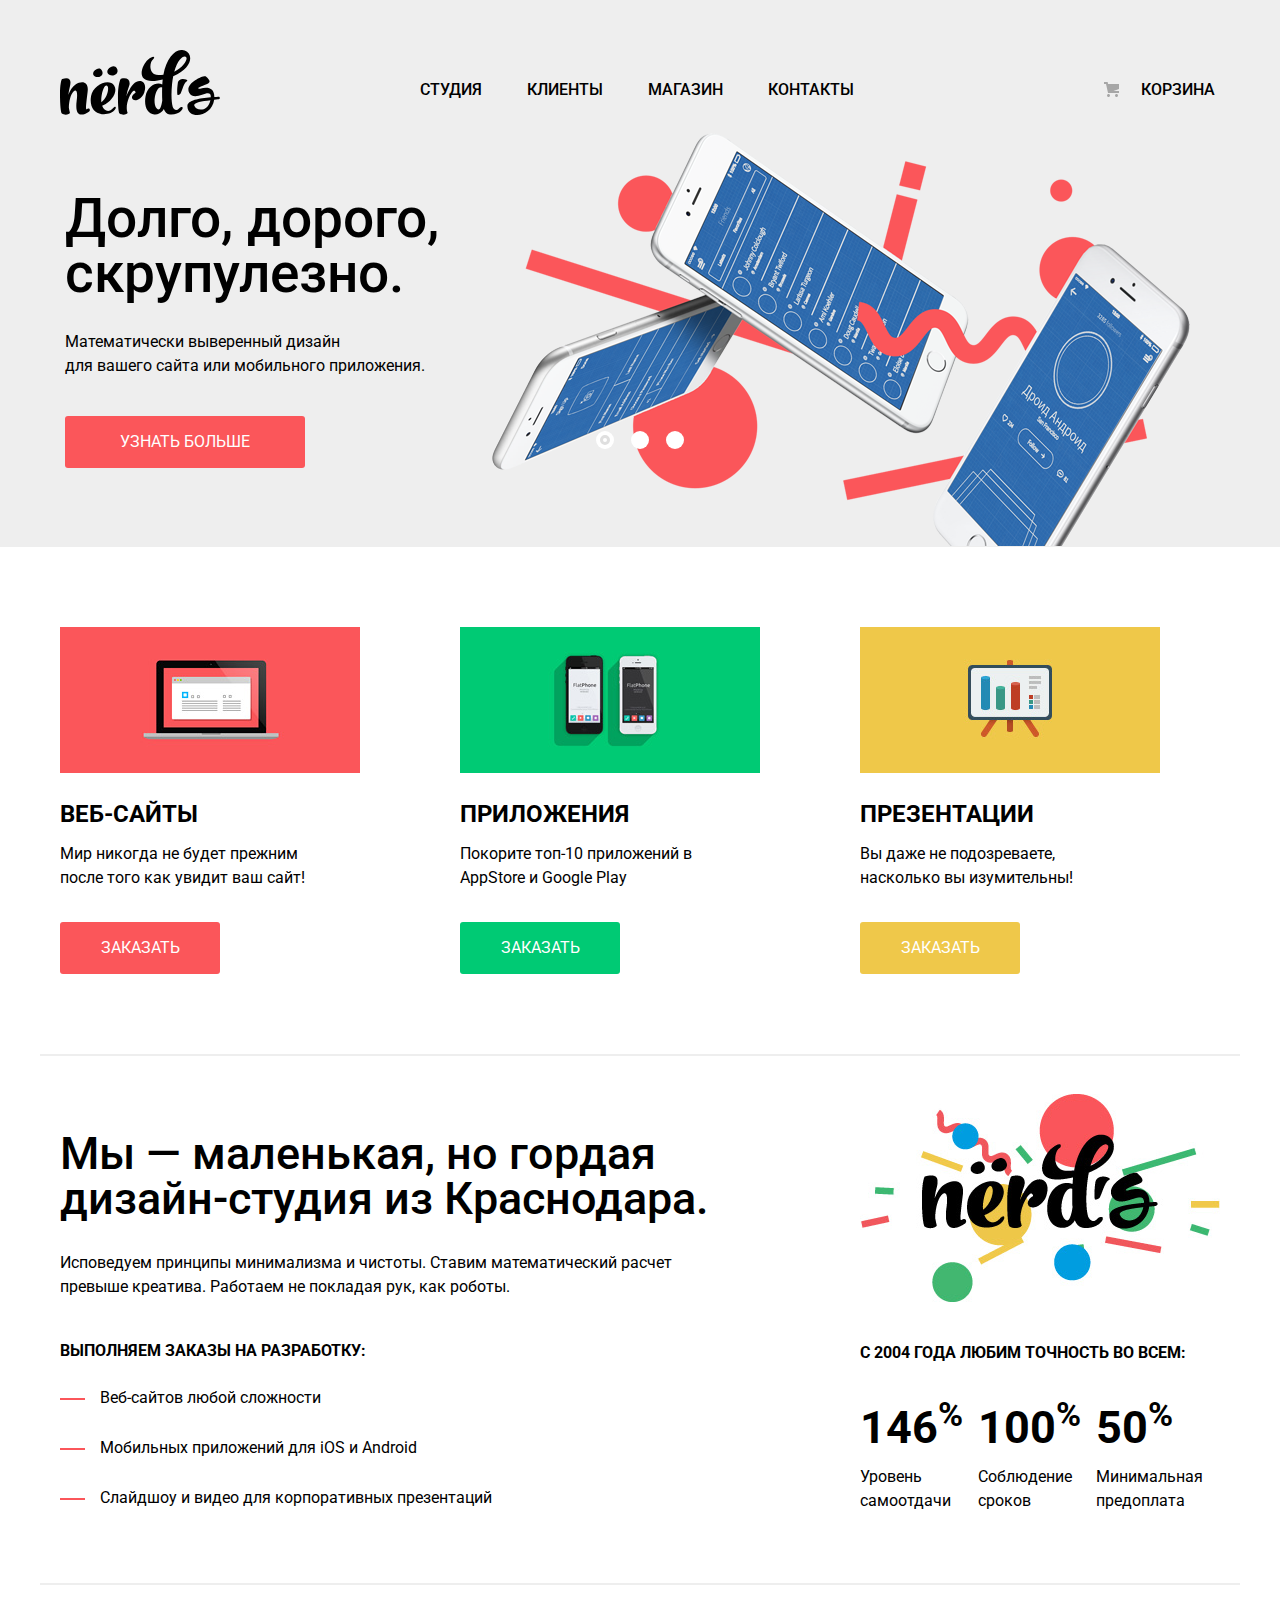
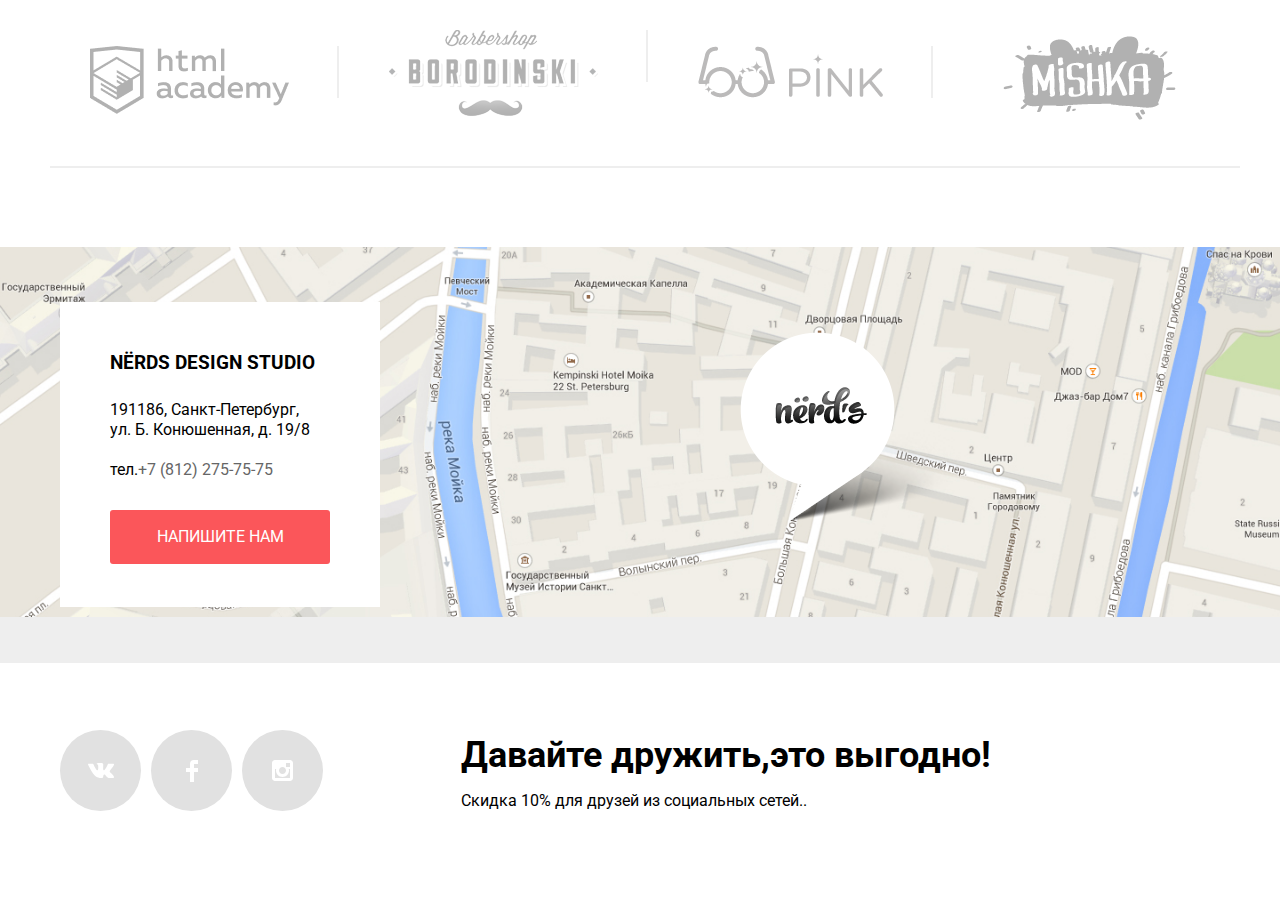
==== index.html @ c82296fe "правки декора" ====
<!DOCTYPE html>
<html class="page" lang="ru">
  <head>
    <meta charset="utf-8">
    <title>HTML Academy: Нёрдс</title>
    <link rel="stylesheet" href="https://fonts.googleapis.com/css2?family=Roboto:wght@400;500;700&display=swap">
    <link href="css/normalize.css" rel="stylesheet">
    <link href="css/style.css" rel="stylesheet">
  </head>
  <body class="page-body">
    <header class="main-header">
      <div class="container">
        <nav class="main-navigation">
          
          
          <a  aria-label="Логотип Nerds">
            <img src="img/svg/nerds-logo.svg" width="160" height="66" class="logo" alt="Логотип Nerds">
          </a>
          <ul class="site-navigation">
            <li><a href="blank.html">Студия</a></li>
            <li><a href="blank.html">Клиенты</a></li>
            <li><a href="catalog.html">Магазин</a></li>
            <li><a href="blank.html">Контакты</a></li>
          </ul>
          <div class="cart">
            <a href="blank.html" class="cart-link">Корзина</a>
          </div>
        </nav>
      </div>
      
      
      
    </header>
    <main>
      <h1 class="visually-hidden">Дизайн студия Nerds - разработка сайтов, приложений и презентаций.</h1>
      <section class="slider" >
        <ul class="slider-list container">
          <li class="slider-item slider-item-active slide-one">
            <b class="slider-title">
            Долго, дорого,<br> скрупулезно.
            </b>
            <p>
              Математически выверенный дизайн<br>для вашего сайта или мобильного приложения.
            </p>
            <a href="blank.html" class="slider-btn">Узнать больше</a>
          </li>
          <li class="slider-item  slide-two">
            <b class="slider-title">
            Любим математику<br>как как никто другой
            </b>
            <p>
              Никакого креатива, только математические формулы<br>для расчета идеальных пропорций
            </p>
            <a href="blank.html" class="slider-btn">Узнать больше</a>
          </li>
          <li class="slider-item  slide-three">
            <b class="slider-title">
            Только ночь,<br>только хардкор
            </b>
            <p>
              Работать днем как все? Мы против этого.<br> Ближе к полуночи работа только начинается.
            </p>
            <a href="blank.html" class="slider-btn">Узнать больше</a>
          </li>
        </ul>
        <div class="slider-controls">
          <button class="current" type="button" aria-label="Первый слайд"></button>
          <button type="button" aria-label="Второй слайд"></button>
          <button type="button" aria-label="Третий слайд"></button>
        </div>
      </section>
      
      <div class="container">
        <section class="services">
          <h2 class="visually-hidden">Наши услуги</h2>
          <ul class="services-list ">
            <li class="services-item">
              <img src="img/illustration-1.png" width="300" height="146" alt="Изображение ноутбука">
              <h3 class="services-title">Веб-сайты</h3>
              <p>
                Мир никогда не будет прежним<br>после того как увидит ваш сайт!
              </p>
              <a href="blank.html" class="services-btn">Заказать</a>
            </li>
            
            
            <li class="services-item">
              <img src="img/illustration-2.png" width="300" height="146" alt="Изображение телефона">
              <h3 class="services-title">Приложения</h3>
              <p>
                Покорите топ-10 приложений в<br>AppStore и Google Play
              </p>
              <a href="#" class="services-btn btn-green">Заказать</a>
            </li>
            
            <li class="services-item">
              <img src="img/illustration-3.png" width="300" height="146" alt="Изображение Доски">
              <h3 class="services-title">Презентации</h3>
              <p>
                Вы даже не подозреваете,<br>насколько вы изумительны!
              </p>
              <a href="#" class="services-btn btn-yellow">Заказать</a>
            </li>
            
          </ul>
        </section>
        <div class="advantages ">
          <section class="about">
            <h2 class="about-title">
            Мы — маленькая, но гордая<br>дизайн-студия из Краснодара.
            </h2>
            <p>
              Исповедуем принципы минимализма и чистоты. Ставим математический расчет<br> превыше креатива. Работаем не покладая рук, как роботы.
            </p>
            <h3 class="about-subtitle">Выполняем заказы на разработку:</h3>
            <ul class="orders">
              <li>Веб-сайтов любой сложности</li>
              <li> Мобильных приложений для iOS и Android</li>
              <li>Слайдшоу и видео для корпоративных презентаций</li>
            </ul>
          </section>
          <section class="facts">
            <img src="img/nerds-illustration4.png" width="360" height="208" alt="Изображение Nerds">
            <h3 class="facts-title">С 2004 года любим точность во всем:</h3>
            <ul class="facts-virtues">
              <li class="fact-percent"> <b class="facts-percent">146<sup>%</sup></b> <p class="facts-discription">Уровень<br>самоотдачи</p></li>
              <li class="fact-percent"><b class="facts-percent">100<sup>%</sup></b> <p class="facts-discription">Соблюдение<br>сроков</p></li>
              <li class="fact-percent"> <b class="facts-percent">50<sup>%</sup></b> <p class="facts-discription">Минимальная<br>предоплата</p></li>
            </ul>
          </section>
        </div>
        <section class="partners">
          <ul class="partners-list ">
            <li class="partners-item partners-academy">
              <a href="https://htmlacademy.ru/" aria-label="html-academy"><img src="img/academy-black.png" width="199" height="68"alt="HTML Академия">
              </a>
            </li>
            <li class="partners-item partners-barbershop">
              <a href="#" aria-label="Барбершоп-Бородинский" ><img src="img/barbershop.png" width="209" height="90" alt="Барбершоп">
              </a>
            </li>
            <li class="partners-item partners-academy">
              <a href="#" aria-label="Пинк"><img src="img/pink.png" width="185" height="52" alt="Pink">
              </a>
            </li>
            <li class="partners-item partners-mishka ">
              <a href="#" aria-label="Мишка"><img src="img/mishka.png" width="173" height="84" alt="Mishka">
              </a>
            </li>
          </ul>
          <div class="contacts container"> <div class="contacts-list">
            <h3 class="contacts-title">NЁRDS DESIGN STUDIO</h3>
            <p>
              191186, Санкт-Петербург,<br> ул. Б. Конюшенная, д. 19/8<br><br> тел.<a href="tel:+78122757575" aria-label="Телефон связи" class="contacts-tel">+7 (812) 275-75-75</a>
            </p>
            <a href="#" class="contacts-btn">НАПИШИТЕ НАМ</a>
          </div></div>
        </section>
      </div>
      <div class="map">
        <img src="img/map.png" width="100%" height="416" alt="карта">
      </div>
    </main>
    <footer class="footer container" >
      
      <ul class="social" >
        <li class="social-vk footer-social">
          <a href="blank.html" aria-label="Студия Nerds d Вконтакте">
          </a>
        </li>
        <li class="social-fb footer-social">
          <a href="blank.html" aria-label="Студия Nerds в Фэйсбуке">
          </a>
        </li>
        <li class="social-instagram footer-social">
          <a href="blank.html" aria-label="Студия Nerds в Инстаграме">
          </a>
        </li>
      </ul>
      
      <div> <h2 class="footer-title">
        Давайте дружить,это выгодно!
        </h2>
        <p>
          Скидка 10% для друзей из социальных сетей..
        </p>
      </div>
    </footer>
    <section class="modal">
      <h2 class="modal-title">Напишите там</h2>
      <form class="modal-form" action="https://echo.htmlacademy.ru" method="post">
        <p>
          <label for="name" class=modal-label> Ваше имя:
            <input class="modal-name" id="appointment-name" type="text" name="name" placeholder="Имя фамилия"></label>
          </p>
          <p>
            <label for="mail" class=modal-label>Ваш email:
              <input class="modal-mail" type="emai" name="e-mail" placeholder="email@example.com"></label>
            </p>
            <p>
              <label for="text" class=modal-label> Текст письма:
                <input class="modal-text" type="text" name="text" placeholder="В свободной форме"></label>
              </p>
              
            </form>
            <button type="submit" class="modal-btn">Отправить</button>
            <button type="button" class="modal-close" aria-label="Закрыть"></button>
          </section>
        </body>
      </html>
---- css/style.css ----
:root {
	--red: #FB565A;
	--dark-red: #E74246;
	--extra-dark-red: #D7373B;
	--green: #00CA74;
	--dark-green: #00BC6C;
	--extra-dark-green: #00AA62;
	--yellow: #EFC84A;
	--dark-yellow:#EAB534;
	--extra-dark-yellow: #E5A722;
	--grey: #EEEEEE;
	--dark-grey: #DFDFDF;
	--extra-dark-grey: #D5D5D5;
	--black: #000000;
	--white: #FFFFFF;
	--shadow: inset 0px 3px 0px rgba(0, 1, 1, 0.1);
    --range-controls: #F1F1F1;
    --scale: #d7dcde;
    --controls-input: #283136;
    --input-border: #4D4D4D;
}

body {
	min-width: 1200;
	margin: 0;
	padding: 0;
	font-family: "Roboto", Arial, sans-serif;
	font-size: 16px;
	line-height: 24px;
}

.page {
	height: 100%
}

.page-body {
  min-height: 100%;
  display: grid;
  grid-template-rows: min-content 1fr min-content;
  align-content: start;
}

a {
	text-decoration: none;
}

img {
	max-width: 100%;
	height: auto;
}

.container {
	width: 1200px;
	margin: 0 auto;
	padding: 0 10px;
    position: relative;
}

.main-header {
	width: 100%;
	background-color: var(--grey);
}

.main-navigation{
	font-weight: 500;
	font-size: 16px;
	line-height: 30px;
	text-transform: uppercase;
	padding-top: 75px;
	display: flex;
}

.site-navigation {
	position: relative;
	list-style: none;
	text-align: center;
	margin: 0;
	padding: 0;
	display: flex;
	flex-wrap: wrap;
	padding-left: 20px;
}

.market::after {
	position: absolute;
	content:"";
	width: 74px;
	height: 2px;
	background-color: var(--red);
	top: 43px;
	left: 250px;
}

.logo {
	margin-top: -25px;
	padding-right: 180px;
	margin-left: 20px;
}


.logo:active {
	opacity: 0.3;
}
 

.cart {
	max-width: 80px;
  	position: relative;
	padding-left: 242px;
}

.cart a::before {
	content: "";
	position: absolute;
	top: 7px;
	left: 205px;
	width: 15px;
	height: 15px;
	background-image: url(../img/cart-icon.svg);
	background-repeat: no-repeat;
    background-position: 0.0;
}


.site-navigation a, .cart a {
	color: var(--black);
	display: block;
    padding-right: 45px;
    padding-bottom: 9px;
}

.site-navigation a:nth-child(4n) {
	padding-right:0;
}

.site-navigation a:hover,
.site-navigation a:focus,
.cart a:hover,
.cart a:focus {
	color: var(--red);
}

.site-navigation a:active,
.cart a:active {
	color: var(--black);
	opacity: 0.3;
}

.visually-hidden:not(:focus):not(:active),
input[type="checkbox"].visually-hidden,
input[type="radio"].visually-hidden {
  position: absolute;
  width: 1px;
  height: 1px;
  margin: -1px;
  border: 0;
  padding: 0;
  white-space: nowrap;
  clip-path: inset(100%);
  clip: rect(0 0 0 0);
  overflow: hidden;
}



.slider {
	position: relative;
	background-color: var(--grey);

}



.slider-list {
  list-style: none;
	padding: 0;
}

.slider-item {
	display: none;
	padding-bottom: 54px;
	padding-top: 66px;
	padding-left: 25px;
}

.slider-item p {
	padding-top: 13px;
}

.slide-one {
	background-image: url(../img/nerds-index-slide.png);
	background-position: top -10px right 5%;
	background-repeat: no-repeat;
    }

.slide-two {
	background-image: url(../img/nerds-index-slide-2.png);
	background-position: right;
	background-repeat: no-repeat;
}

.slide-three {
	background-image: url(../img/nerds-index-slide-3.png);
	background-position: right;
	background-repeat: no-repeat;
}

.slider-item-active {
	display: block;
}

.slider-title {
	font-weight: 500;
	font-size: 55px;
	line-height: 55px;
	margin-top: 26px;
	}


.slider-btn {
	font: inherit;
	text-align: center;
	color: var(--white);
	text-transform: uppercase;
	background-color: var(--red);
	
	border-radius: 3px;
	display: block;
	margin-top: 38px;
	margin-bottom: 25px;
	width: 240px;
	padding: 14px 0;



}

.slider-btn:hover,
.slider-btn:focus {
	background-color: var(--dark-red);
}

.slider-btn:active {
	background: var(--extra-dark-red);
	box-shadow: var(--shadow);
	
}

.slider-controls {
	position: absolute;
	
	left: 50%;
	transform: translate(-50%,-50%);
	 display: flex;
     width: 88px;
     justify-content: space-between;
     top:315px;

}

.slider-controls button {
  padding: 0;
  width: 18px;
  height: 18px;
  background-color: var(--white);
  border: none;
  border-radius: 50%;
  cursor: pointer;
  position: relative;
}

.slider-controls .current::before {
	width: 4px;
	height: 4px;
	background-color: transparent;
	border: 3px solid var(--dark-grey);
	border-radius: 50%;
	position: absolute;
    top: 0;
    right: 0;
    bottom: 0;
    left: 0;
    margin-top: auto;
    margin-right: auto;
    margin-bottom: auto;
    margin-left: auto;
    content: '';
}

.services {
	margin-top: 80px;
	margin-bottom: 80px;

	}

.services-title {
	font-weight: 700;
	font-size: 24px;
	text-transform: uppercase;
	margin-bottom: 0;
	margin-top: 22px;

}

.services-list {
	list-style: none;
	display: flex;
	flex-wrap: wrap;
	padding-left: 20px;

}

.services-item {
	margin-right: 100px;
	margin-left: 0;
}


.services-item:nth-child(3n) {
	margin-right: 0;
}

.services-btn {
	width: 160px;
	font: inherit;
	text-align: center;
	color: var(--white);
	text-transform: uppercase;
	background-color: var(--red);
	padding: 14px 0;
	border-radius: 3px;
	display: block;
	margin-top: 32px;

}

.services-btn:hover,
.services-btn:focus {
	background-color: var(--dark-red);
}

.services-btn:active {
	background-color: var(--extra-dark-red);
	box-shadow: inset 0px 3px 0px rgba(0, 1, 1, 0.1);
}

.btn-green {
	background-color: var(--green);
}

.btn-green:hover,
.btn-green:focus {
	background-color: var(--dark-green);
}

.btn-green:active {
	background-color: var(--extra-dark-green);
}

.btn-yellow {
	background-color: var(--yellow);
}

.btn-yellow:hover,
.btn-yellow:focus {
	background-color: var(--dark-yellow);
}

.btn-yellow:active {
	background-color: var(--extra-dark-yellow);
}

.advantages {
	display: flex;
	padding-top: 38px;
	padding-bottom: 54px;
	border-top: 2px solid #EEEEEE;
	border-bottom: 2px solid #EEEEEE;
}

.facts {
	padding-left: 150px;
}

.about-title {
	font-weight: 500;
	font-size: 45px;
	line-height: 45px;
	margin-bottom: 30px;
}

.about-subtitle {
	text-transform: uppercase;
	font-size: 16px;
	margin-top: 40px;
	margin-bottom: 10px;

}

.orders {
line-height: 50px;
list-style: none;
margin: 0;
padding: 0;
display: block;
margin-left: 40px;
}

.orders li {
	position: relative;
}

.orders li::before {
	position: absolute;
    top: 25px;
    left: -40px;
    width: 25px;
    height: 2px;
    content: '';
    background-color: var(--red);

}

.facts-percent {
	font-weight: 700;
	font-size: 45px;	
}

.about {
	width: 650px;
	margin-left: 20px;

}

.facts {
	width: 360px;
}

.facts-title {
	margin: 0;
	margin-top: 32px;
	margin-bottom: 17px;
	text-transform: uppercase;
	font-size: 16px;
}

.facts-virtues{
	display: flex;
	flex-wrap: wrap;
	width: 360px;
	margin: 0;
	list-style: none;
	padding: 0;  
}

.fact-percent {
	padding-top: 34px;
	display: block;
	margin-right: 15px;
}

.fact-percent:nth-child(1n) {
	margin-left: 0;
}

.facts-discription {
	margin-top: 15px;
}

.partners-list{
	display: block;
	list-style: none;
	display: flex;
	flex-wrap: wrap;
	padding-top: 0;
	padding-bottom: 39px;
	border-bottom: 2px solid #EEEEEE;
	margin-bottom: 79px;
}

.partners-item {
	padding-right: 100px;
	position: relative;
}

.partners-item::before {
	position: absolute;
	content:"";
	width: 2px;
	height: 52px;
	background-color: var(--grey);
	right: 50px;
} 

.partners-item:nth-child(4n)::before {
	background-color: transparent;
}

.partners-item a {
	opacity: 0.3;
}

.partners-item a:hover,
.partners-item a:focus {
	opacity: 1;
}

.partners-item a:active {
	opacity: 0.1;
}

.partners-list li:nth-child(4n) {
	padding-right: 0;

}
.partners-academy {
	padding-top: 45px;
}

.partners-barbershop {
	padding-top: 29px;
}

.partners-mishka {
	padding-top: 35px; 
	padding-left: 20px;
}

.contacts {
	width: 1180px;
	margin: 0 auto;
	padding: 0 10px;
	position: relative;
}

.contacts::before {
	position: absolute;
	content:"";
	width: 231px;
	height: 190px;
	background-image: url(../img/map-marker.png);
	left: 690px;
	top: 85px;
}

  .contacts-catalog {
  	width: 1180px;
	margin: 0 auto;
	padding: 0 10px;
	position: relative;
  }

.contacts-catalog::before {
	position: absolute;
	content:"";
	width: 231px;
	height: 190px;
	background-image: url(../img/map-marker.png);
	left: 700px;
	bottom: 180px;
}

.contacts-list {
	position: absolute;
	display: block;
	margin-top: 55px;
	background-color: white;
	width: 270px;
	height: 305px;
	padding-left: 50px;
}

.contacts-catalog-list {
	position: absolute;
	display: block;
	bottom: 90px;
	left: 20px;
	background-color: #ffffff;
	width: 270px;
	height: 308px;
	padding-left: 50px;
}

.contacts-title {
	margin-top: 49px;
	margin-bottom: 25px;

}

.contacts p {
	line-height: 20px;
}

.contacts-tel {
	color: #666666;

}

.contacts-btn {
	color: var(--white);
	background-color: var(--red);
	display: block;
	width: 200px;
	text-align: center;
	margin-top: 30px;
	padding: 15px 10px;
	border-radius: 3px;
}

.contacts-catalog-btn {
	margin-top: 5px;
}

.contacts-btn:hover,
.contacts-btn:focus {
	background-color: var(--dark-red);
}

.contacts-btn:active {
	background-color: var(--extra-dark-red);
	box-shadow: inset 0px 3px 0px rgba(0, 1, 1, 0.1);
}

.map {
	width: 100%;
	height: 416px;
	margin-bottom: 40px;
	display: block;
	overflow: hidden;
	background-color: var(--grey);

}


.footer {
	display: flex;
	padding-bottom: 78px;
	padding-left: 30px;
	margin-top: 4px
}

.footer div {
	padding-left: 138px;

}

.social {
	list-style: none;
	margin: 0;
	padding: 0;
	display: flex;
	flex-wrap: wrap;
	margin-top: 23px;
	
}

.social a {
	display: block;
	background-color: #e1e1e1;
	margin-left: 10px;
	width: 81px;
	height: 81px;
	border-radius: 50%;
	position: relative;
	
}

.social a:hover,
.social a:focus {
	background-color: var(--dark-red);
}

.social a:active {
	background-color: var(--extra-dark-red);

}

.social a::after {
	position: absolute;
    top: 0;
    right: 0;
    bottom: 0;
    left: 0;
    margin-top: auto;
    margin-right: auto;
    margin-bottom: auto;
    margin-left: auto;
    content: '';
    background-repeat: no-repeat;
    background-position: 0 0;
}

.social-vk a::after {
	width: 26px;
    height: 15px;
    background-image: url(../img/vk-icon.svg)
}

.social-fb a::after {
	width: 12px;
    height: 22px;
    background-image: url(../img/fb-icon.svg)
}

.social-instagram a::after {
	width: 21px;
    height: 21px;
    background-image: url(../img/instagram-icon.svg)
}


.footer-title {
	font-weight: 700;
	font-size: 36px;
	line-height: 36px;
	margin-bottom: 0px;

}

.modal {
position: fixed;
  top: 50%;
  left: 50%;
  margin: auto;
  transform: translate(-50%,-50%) ;
  width: 960px;
  background-color: var(--white);
  padding: 23px 100px 84px;
  box-shadow: 0 30px 50px rgba(0, 0, 0, 0.7);
  display: none;
}

.modal-form {
	display: flex;
	flex-wrap: wrap;
}

.modal-title {
	font-weight: 700;
	font-size: 45px;
	line-height: 53px;

}

.modal-name {
	display: block;
	margin-right: 40px;
	width: 350px;
	min-height: 50px;
}

.modal-mail {
	width: 360px;
	min-height: 50px;
	display: block;
}

.modal-text {
	width: 760px;
	min-height: 118px;
	padding-top: 0;
	display: block;
	}

.modal-btn {
	font: inherit;
	text-align: center;
	color:  var(--white);
	text-transform: uppercase;
	background-color: var(--red);
	border: none;
	width: 259px;
	height: 50px;
	margin-top: 47px;
}

.modal-btn:hover,
.modal-btn:focus {
	background-color: var(--dark-red);
}

.modal-btn:active {
	background: var(--extra-dark-red);
	box-shadow: inset 0px 3px 0px rgba(0, 1, 1, 0.1);
}

.modal-label {
	font-weight: 700;
}

.modal label {
	display: block;
}



.modal-close {
  position: absolute;
  top: 78px;
  left: 850px;
  width: 20px;
  height: 22px;
  background-color: transparent;
  cursor: pointer;
  border: none;

}

.modal-close::before,
.modal-close::after {
  content: "";
  position: absolute;
  top: 10px;
  left: 2px;
  width: 29px;
  height: 3px;
  background-color: var(--red);
  opacity: 0.3;
}

.modal-close::before {
  transform: rotate(45deg);
}

.modal-close::after {
  transform: rotate(-45deg);
}

.modal-close:hover::before,
.modal-close:hover::after,
.modal-close:focus::before,
.modal-close:focus::after {
	opacity: 1;
}


.catalog-title {
	font-size: 55px;
	line-height: 55px;
	text-align: center;
	background-color: var(--grey);
	margin-top: 0;
	padding-top: 67px;
	padding-bottom: 108px;
	padding-left: 10px;

}



.catalog-sort {
	font-size: 18px;
	line-height: 30px;
	text-transform: uppercase;
	display: block;
	margin-top: 2px;

}

.catalog-list {
	margin-left: 140px;
}

.catalog-product{
display: grid;
grid-template-columns: 1fr 1fr;
column-gap: 33px;
grid-row-gap: 57px;
list-style: none;
margin:0;
padding:0;
margin-bottom: 62px;

}

.catalog-sites {
	position: relative;
}

.catalog-template::before {
	position: absolute;
	content:"";
	width: 360px;
	height: 40px;
	background-image: url(../img/browser.svg);
	bottom: 583px;
	opacity: .16;

}



.catalog-template{
	position: relative;
	margin-top: 5px;

}


.catalog-template:hover .catalog-popup {
    opacity: 1;
    box-shadow: 0 5px 10px rgba(0, 0, 0, 0.3);
}

.catalog-template:hover::before {
	opacity: 1;
}

.catalog-popup {
    position: absolute;
    bottom: 10px;
    width: 360px;
    height: 231px;
    text-align: center;
    opacity: 0;
    color: #666;
    background-color: #eee;
}

.catalog-popup .product-title:hover,
.catalog-popup .product-title:focus {
	color: var(--red);
}

.catalog-popup .product-title:active {
	color: var(--black);
	opacity: 0,3;
	
}

.catalog-popup h3 {
	margin-top: 26px;
	color: var(--black);
}

.catalog-popup p {
	margin-bottom: 32px;
}

.catalog-product:nth-child(2n) {
	margin-right: 0;
}

.product-price {
	background-color: var(--red);
	color: var(--white);
	border-radius: 3px;
	font: inherit;
	padding: 15px 72px;
	margin-top: 32px;
}

.product-price:hover {
	background-color: var(--dark-red);
	color: var(--white);
	opacity: 1;
}

.product-price:active {
	background-color: var(--extra-dark-red);
}

.sort{
	display: flex;
}

.catalog-sort-list {
	list-style: none;
	margin: 0;
	padding: 0;
	display: flex;
	flex-wrap: wrap;
    padding-left: 233px;
    padding-top: 5px;
    text-transform: uppercase;
    font-size: 14px;
    margin-bottom: 36px;

}

.catalog-sort-list li {
	color: var(--dark-grey);
	padding-left: 25px;
}

.btn-sort {
	color: var(--black);
	opacity: 0.3;
}

.btn-sort:hover,
.btn-sort:focus {
	color: var(--black);
	opacity: 1;
}

.wrapper-content{
	display: grid;
	grid-template-columns: 270px 1fr;
	width: 1180px;
	margin: 0 auto;
	padding: 0 10px;
	margin-bottom: 62px;
	margin-top: 54px;
}

.sort {
	grid-column: 1 / -1;
	margin-bottom: 48px;
}

.filters {
	padding-left: 8px;
	padding-top: 8px;
}

.filters fieldset {
	padding: 0;
    margin: 0;
  
    border: none;
}


.filters .fieldset {
	margin-bottom: 50px;
}


.filter fieldset:first-child {
  margin-bottom: 46px;
}

.range-filter{
	margin-top: 49px;
	width: 260px;
}

.filters .filter-item {
	margin-bottom: 50px;
}

.filter-item legend {
	font-size: 18px;
    line-height: 24px;
    text-transform: uppercase;
    font-weight: 700;

}

.filters .filters-checkboses {
	margin-bottom: 49px;
}

.range-controls {
	position: relative;
	height: 41px;
	background-color: var(--range-controls);
	border-radius: 5px;
	margin-bottom: 15px;
	padding-top: 39px;
	padding-right: 20px;
	padding-left: 20px;
}

.range-controls .scale {
	height: 2px;
	background: var(--scale);
}

.range-controls .bar {
	width: 70%;
	height: 2px;
	background: var(--green)
}

.range-controls .toggle {
	position: absolute;
	top: 31px;
	left: 0;
  	width: 4px;
  	height: 4px;
  	padding: 0;
  	border: 8px solid #ffffff;
 	background-color: #ababab;
 	border-radius: 50%;
 	box-shadow: 0 2px 1px 0 #cfcfcf;;
 	cursor: pointer;
}

.range-controls .toggle-min {
	left: 18px;
}

.range-controls .toggle-max {
	left: 160px;
}

.price-controls {
	display: flex;
	justify-content: space-between;
}

.price-controls input {
  font-family: inherit;
  font-size: inherit;
  width: 60px;
  padding: 10px;
  text-align: center;
  color: var(--controls-input);
  border-radius: 5px;
  background: var(--range-controls);
  border: none;
}

.catalog-filter {
  line-height: 30px;
}

.filter-option:nth-child(1n) {
	padding-top: 15px;
}

.filter-option {
	line-height: 24px;
}


.filter-option label {
  position: relative;
  display: block;
  cursor: pointer;
  user-select: none;
  padding-left: 40px;
}

.filter-input-checkbox:hover + label,
.filter-input-checkbox:focus + label {
  color: var(--black);
}

.filter-input-checkbox + label::before {
  content: "";
  position: absolute;
  left: 1px;
  top: 0;
  width: 23px;
  height: 23px;
  background-image: url(../img/checkbox-off.svg);
  background-repeat: no-repeat;
  opacity: 0.5;
}



.filter-input-checkbox:checked + label::after {
  content: "";
  position: absolute;
  top: 0;
  left: 1px;
  width: 25px;
  height: 23px;
  background-image: url(../img/checkbox-on.svg);
  background-repeat: no-repeat;
  opacity: 0.5;

}

.filter-input-checkbox:checked + label::before {
	display: none;
}

.filter-input-checkbox + label:hover::before,
.filter-input-checkbox + label:focus::before
{
	opacity:1;
}

.filter-input-checkbox:checked + label:hover::after,
.filter-input-checkbox:checked + label:focus::after
{
	opacity:1;
}

.filter-radio-item {
	
	padding-top: 20px;
}

.filter-radio-item label {
	position: relative;
 	display: block;
  	cursor: pointer;
  	user-select: none;
  	padding-left: 40px;
}	

.filter-input-radio + label::before {
    content: "";
    position: absolute;
	left: 0;
	top: -5px;
	width: 18px;
	height: 18px;
	border-radius: 50%;
	border: 4px solid var(--input-border);
    opacity: 0.4;


}

.filter-input-radio:checked + label::after {
   content: "";
   position: absolute;
   top: 3px;
   left: 8px;
   width: 10px;
   height: 10px;
   background-color: var(--input-border);
   border-radius: 50%;
   opacity: 0.4;	

}

.filter-input-radio + label:hover::before,
.filter-input-radio + label:focus::before {
	opacity:1;
}

.filter-input-radio:checked + label:hover::after,
.filter-input-radio:checked + label:focus::after {
	opacity: 1;
}

.active-btn {
	color: var(--black);
	position: relative;
}

.active-btn:hover,
.active-btn:focus,
.active-btn:active {
	color: var(--black);
}

.sort-arrow-link {
	width: 11px;
	height: 10px;
	opacity: 0.3;
}

.sort-arrow-asc{

	margin-left: 37px;
	opacity: 1;

}

.sort-arrow-desc{
margin-left: 14px;
}

.sort-arrow-link:hover,
.sort-arrow-link:focus {
	opacity: 0.7;
}

.sort-arrow-link:active {
	opacity: 1;
}

.catalog-legend {
	font-weight: 700;
	font-size: 18px;
	line-height: 29px;
	text-transform: uppercase;
	margin-bottom: 0;
	padding-bottom: 0;

}

.catalog-item {
	list-style: none;
	line-height: 19px;
	margin: 0;
	padding: 0;	
}




.filter-btn {
	font: inherit;
	background-color: var(--grey);
	border: none;
	padding: 12px 89px 12px 88px;
	border-radius: 3px;
	text-transform: uppercase;
	font-weight: 500;
	display: block;
	margin-top: 40px;

}

.filter-btn:hover {
	background-color: var(--dark-grey);
}

.filter-btn:active {
	background-color: var(--extra-dark-grey);
}

.section-filter h3 {
	font-weight: 700;
	font-size: 18px;
	line-height: 30px;
	color: var(--black);
}

.product-title {
	font-weight: 700;
	font-size: 18px;
	line-height: 30px;
	color: #000000;
	text-transform: uppercase;
}

.pagination-list {
	list-style: none;
	margin: 0;
	padding: 0;
	display: flex;
	flex-wrap: wrap;
	padding-left: 0;

}

.pagination-item {
	display: block;
	padding-bottom: 10px;
	margin-right: 11px;
}

.pagination-link {
	color: var(--black);
	background-color: var(--grey);
	padding: 17px 20px 15px 20px;
	border-radius: 3px;

}

.pagination-link-current {
	color: var(--black);
	padding: 15px 18px 13px 18px;
	border-radius: 3px;
}

.pagination-item .pagination-link:hover,
.pagination-item .pagination-link:focus {
	background-color: var(--dark-grey);	
}

.pagination-item .pagination-link:active {
	background-color:  var(--extra-dark-grey);
}

.pagination-item-current a {
	background-color: var(--white);
	
}

.pagination-item-current a,
.pagination-item-current a:hover,
.pagination-item-current a:focus,
.pagination-item-current a:active {
	border: 2px solid var(--dark-grey);
	background-color: var(--white);
}

.pagination-next a{
	padding: 14px 76px 12px 76px;
	text-transform: uppercase;
}

.partners {
	list-style: none;
	padding-left: 10px;
}
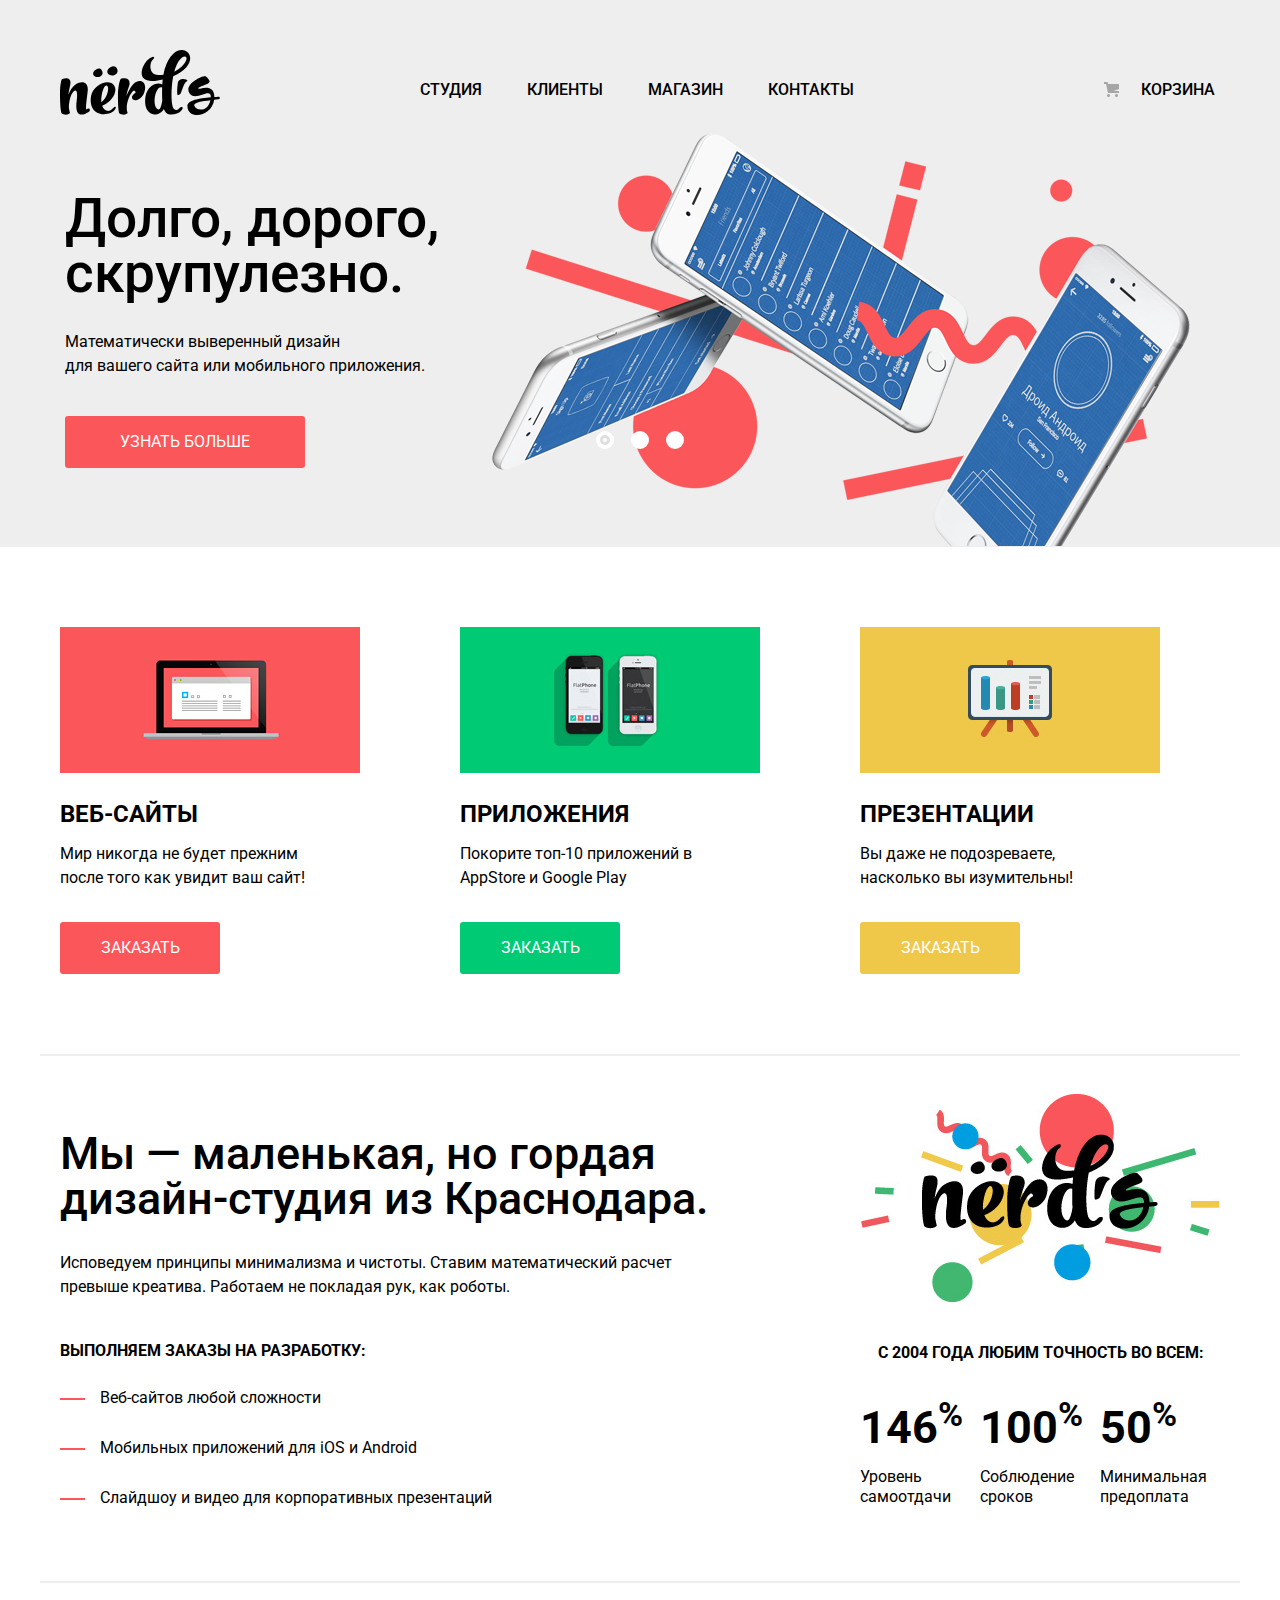
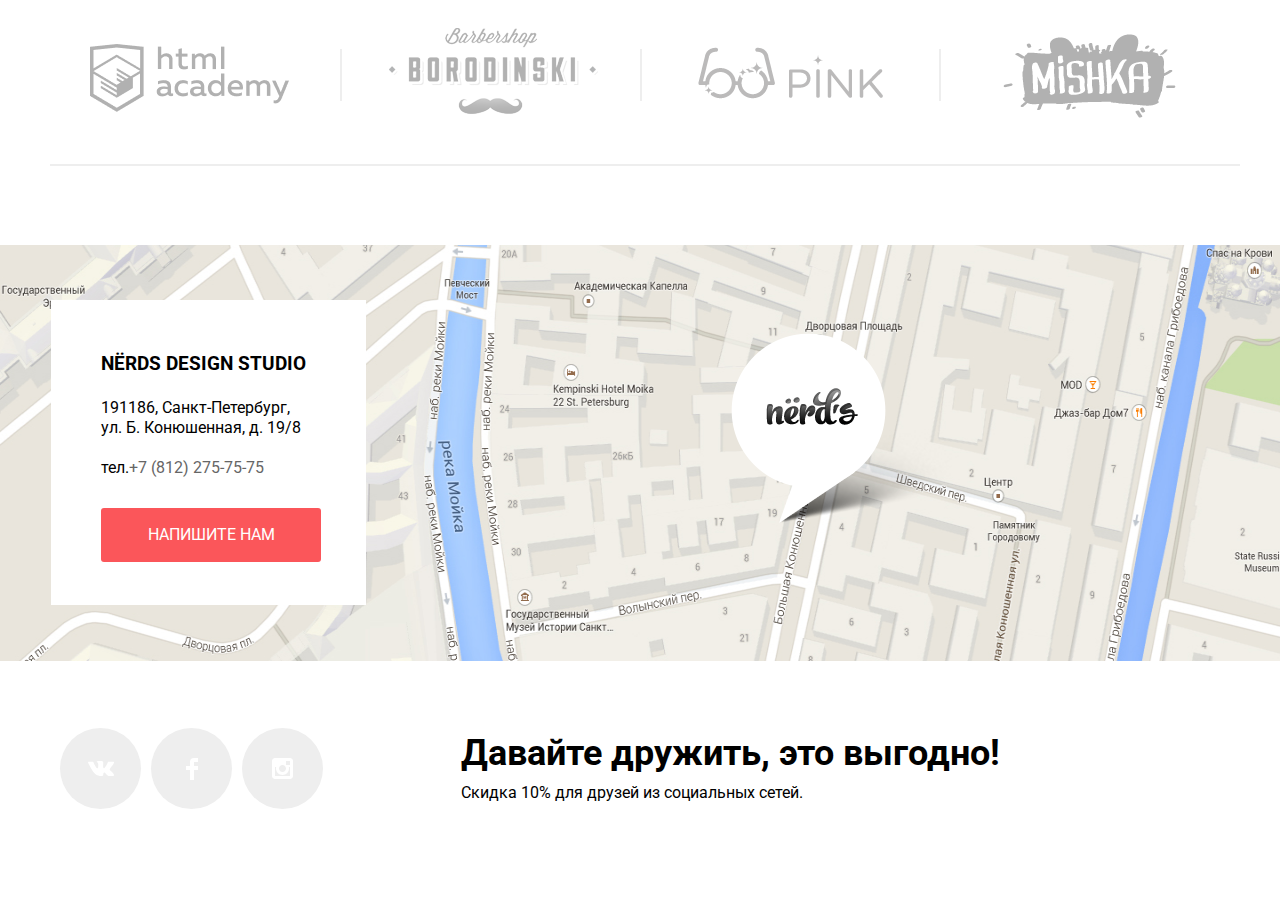
==== commit f9915eec: "защита попытка 2" ====
--- a/index.html
+++ b/index.html
@@ -11,10 +11,8 @@
     <header class="main-header">
       <div class="container">
         <nav class="main-navigation">
-          
-          
           <a  aria-label="Логотип Nerds">
-            <img src="img/svg/nerds-logo.svg" width="160" height="66" class="logo" alt="Логотип Nerds">
+            <img src="img/nerds-logo.svg" width="160" height="66" class="logo" alt="Логотип Nerds">
           </a>
           <ul class="site-navigation">
             <li><a href="blank.html">Студия</a></li>
@@ -27,9 +25,6 @@
           </div>
         </nav>
       </div>
-      
-      
-      
     </header>
     <main>
       <h1 class="visually-hidden">Дизайн студия Nerds - разработка сайтов, приложений и презентаций.</h1>
@@ -69,7 +64,6 @@
           <button type="button" aria-label="Третий слайд"></button>
         </div>
       </section>
-      
       <div class="container">
         <section class="services">
           <h2 class="visually-hidden">Наши услуги</h2>
@@ -82,8 +76,6 @@
               </p>
               <a href="blank.html" class="services-btn">Заказать</a>
             </li>
-            
-            
             <li class="services-item">
               <img src="img/illustration-2.png" width="300" height="146" alt="Изображение телефона">
               <h3 class="services-title">Приложения</h3>
@@ -92,7 +84,6 @@
               </p>
               <a href="#" class="services-btn btn-green">Заказать</a>
             </li>
-            
             <li class="services-item">
               <img src="img/illustration-3.png" width="300" height="146" alt="Изображение Доски">
               <h3 class="services-title">Презентации</h3>
@@ -101,7 +92,6 @@
               </p>
               <a href="#" class="services-btn btn-yellow">Заказать</a>
             </li>
-            
           </ul>
         </section>
         <div class="advantages ">
@@ -121,7 +111,7 @@
           </section>
           <section class="facts">
             <img src="img/nerds-illustration4.png" width="360" height="208" alt="Изображение Nerds">
-            <h3 class="facts-title">С 2004 года любим точность во всем:</h3>
+            <h3 class="facts-title">с 2004 года Любим точность во всем:</h3>
             <ul class="facts-virtues">
               <li class="fact-percent"> <b class="facts-percent">146<sup>%</sup></b> <p class="facts-discription">Уровень<br>самоотдачи</p></li>
               <li class="fact-percent"><b class="facts-percent">100<sup>%</sup></b> <p class="facts-discription">Соблюдение<br>сроков</p></li>
@@ -132,37 +122,36 @@
         <section class="partners">
           <ul class="partners-list ">
             <li class="partners-item partners-academy">
-              <a href="https://htmlacademy.ru/" aria-label="html-academy"><img src="img/academy-black.png" width="199" height="68"alt="HTML Академия">
+              <a href="https://htmlacademy.ru/" aria-label="html-academy"><img src="img/academy-black.png" width="199" height="68" alt="HTML Академия">
               </a>
             </li>
             <li class="partners-item partners-barbershop">
               <a href="#" aria-label="Барбершоп-Бородинский" ><img src="img/barbershop.png" width="209" height="90" alt="Барбершоп">
               </a>
             </li>
-            <li class="partners-item partners-academy">
+            <li class="partners-item partners-pink">
               <a href="#" aria-label="Пинк"><img src="img/pink.png" width="185" height="52" alt="Pink">
               </a>
             </li>
-            <li class="partners-item partners-mishka ">
+            <li class="partners-item partners-mishka">
               <a href="#" aria-label="Мишка"><img src="img/mishka.png" width="173" height="84" alt="Mishka">
               </a>
             </li>
           </ul>
-          <div class="contacts container"> <div class="contacts-list">
+        </section>
+        <div class="contacts-list contacts container">
             <h3 class="contacts-title">NЁRDS DESIGN STUDIO</h3>
             <p>
               191186, Санкт-Петербург,<br> ул. Б. Конюшенная, д. 19/8<br><br> тел.<a href="tel:+78122757575" aria-label="Телефон связи" class="contacts-tel">+7 (812) 275-75-75</a>
             </p>
             <a href="#" class="contacts-btn">НАПИШИТЕ НАМ</a>
-          </div></div>
-        </section>
+           </div>
       </div>
       <div class="map">
-        <img src="img/map.png" width="100%" height="416" alt="карта">
+        <img src="img/map.png" width="1440" height="416" alt="карта">
       </div>
     </main>
-    <footer class="footer container" >
-      
+    <footer class="footer container">
       <ul class="social" >
         <li class="social-vk footer-social">
           <a href="blank.html" aria-label="Студия Nerds d Вконтакте">
@@ -177,31 +166,29 @@
           </a>
         </li>
       </ul>
-      
-      <div> <h2 class="footer-title">
-        Давайте дружить,это выгодно!
+      <div><h2 class="footer-title">
+        Давайте дружить, это выгодно!
         </h2>
-        <p>
-          Скидка 10% для друзей из социальных сетей..
+        <p class="footer-subtitle">
+          Скидка 10% для друзей из социальных сетей.
         </p>
       </div>
     </footer>
     <section class="modal">
-      <h2 class="modal-title">Напишите там</h2>
+      <h2 class="modal-title">Напишите нам</h2>
       <form class="modal-form" action="https://echo.htmlacademy.ru" method="post">
         <p>
-          <label for="name" class=modal-label> Ваше имя:
-            <input class="modal-name" id="appointment-name" type="text" name="name" placeholder="Имя фамилия"></label>
+          <label for="name" class=modal-label-name> Ваше имя:
+            <input class="modal-name" id="name" type="text" name="name" placeholder="Имя фамилия"></label>
           </p>
           <p>
             <label for="mail" class=modal-label>Ваш email:
-              <input class="modal-mail" type="emai" name="e-mail" placeholder="email@example.com"></label>
+              <input class="modal-mail" id="mail" type="email" name="e-mail" placeholder="email@example.com"></label>
             </p>
             <p>
-              <label for="text" class=modal-label> Текст письма:
-                <input class="modal-text" type="text" name="text" placeholder="В свободной форме"></label>
+              <label for="text" class="modal-label-text"> Текст письма:
+                <input class="modal-text" id="text" type="text" name="text" placeholder="В свободной форме"></label>
               </p>
-              
             </form>
             <button type="submit" class="modal-btn">Отправить</button>
             <button type="button" class="modal-close" aria-label="Закрыть"></button>
--- a/css/style.css
+++ b/css/style.css
@@ -18,6 +18,7 @@
     --scale: #d7dcde;
     --controls-input: #283136;
     --input-border: #4D4D4D;
+    --color-phone: #666666;
 }
 
 body {
@@ -34,10 +35,10 @@
 }
 
 .page-body {
-  min-height: 100%;
-  display: grid;
-  grid-template-rows: min-content 1fr min-content;
-  align-content: start;
+    min-height: 100%;
+    display: grid;
+    grid-template-rows: min-content 1fr min-content;
+    align-content: start;
 }
 
 a {
@@ -98,7 +99,7 @@
 }
 
 
-.logo:active {
+.catalog-logo:active {
 	opacity: 0.3;
 }
  
@@ -133,14 +134,14 @@
 	padding-right:0;
 }
 
-.site-navigation a:hover,
-.site-navigation a:focus,
+.site-navigation a[href]:hover,
+.site-navigation a[href]:focus,
 .cart a:hover,
 .cart a:focus {
 	color: var(--red);
 }
 
-.site-navigation a:active,
+.site-navigation a[href]:active,
 .cart a:active {
 	color: var(--black);
 	opacity: 0.3;
@@ -161,15 +162,10 @@
   overflow: hidden;
 }
 
-
-
 .slider {
 	position: relative;
 	background-color: var(--grey);
-
-}
-
-
+}
 
 .slider-list {
   list-style: none;
@@ -191,7 +187,7 @@
 	background-image: url(../img/nerds-index-slide.png);
 	background-position: top -10px right 5%;
 	background-repeat: no-repeat;
-    }
+}
 
 .slide-two {
 	background-image: url(../img/nerds-index-slide-2.png);
@@ -214,8 +210,7 @@
 	font-size: 55px;
 	line-height: 55px;
 	margin-top: 26px;
-	}
-
+}
 
 .slider-btn {
 	font: inherit;
@@ -223,16 +218,12 @@
 	color: var(--white);
 	text-transform: uppercase;
 	background-color: var(--red);
-	
 	border-radius: 3px;
 	display: block;
 	margin-top: 38px;
 	margin-bottom: 25px;
 	width: 240px;
 	padding: 14px 0;
-
-
-
 }
 
 .slider-btn:hover,
@@ -243,30 +234,27 @@
 .slider-btn:active {
 	background: var(--extra-dark-red);
 	box-shadow: var(--shadow);
-	
 }
 
 .slider-controls {
 	position: absolute;
-	
 	left: 50%;
 	transform: translate(-50%,-50%);
-	 display: flex;
-     width: 88px;
-     justify-content: space-between;
-     top:315px;
-
+	display: flex;
+    width: 88px;
+    justify-content: space-between;
+    top:315px;
 }
 
 .slider-controls button {
-  padding: 0;
-  width: 18px;
-  height: 18px;
-  background-color: var(--white);
-  border: none;
-  border-radius: 50%;
-  cursor: pointer;
-  position: relative;
+    padding: 0;
+    width: 18px;
+    height: 18px;
+    background-color: var(--white);
+    border: none;
+    border-radius: 50%;
+    cursor: pointer;
+    position: relative;
 }
 
 .slider-controls .current::before {
@@ -290,8 +278,7 @@
 .services {
 	margin-top: 80px;
 	margin-bottom: 80px;
-
-	}
+}
 
 .services-title {
 	font-weight: 700;
@@ -299,7 +286,6 @@
 	text-transform: uppercase;
 	margin-bottom: 0;
 	margin-top: 22px;
-
 }
 
 .services-list {
@@ -307,14 +293,12 @@
 	display: flex;
 	flex-wrap: wrap;
 	padding-left: 20px;
-
 }
 
 .services-item {
 	margin-right: 100px;
 	margin-left: 0;
 }
-
 
 .services-item:nth-child(3n) {
 	margin-right: 0;
@@ -331,7 +315,6 @@
 	border-radius: 3px;
 	display: block;
 	margin-top: 32px;
-
 }
 
 .services-btn:hover,
@@ -373,7 +356,7 @@
 .advantages {
 	display: flex;
 	padding-top: 38px;
-	padding-bottom: 54px;
+	padding-bottom: 58px;
 	border-top: 2px solid #EEEEEE;
 	border-bottom: 2px solid #EEEEEE;
 }
@@ -394,16 +377,15 @@
 	font-size: 16px;
 	margin-top: 40px;
 	margin-bottom: 10px;
-
 }
 
 .orders {
-line-height: 50px;
-list-style: none;
-margin: 0;
-padding: 0;
-display: block;
-margin-left: 40px;
+	line-height: 50px;
+	list-style: none;
+	margin: 0;
+	padding: 0;
+	display: block;
+	margin-left: 40px;
 }
 
 .orders li {
@@ -418,7 +400,6 @@
     height: 2px;
     content: '';
     background-color: var(--red);
-
 }
 
 .facts-percent {
@@ -429,7 +410,6 @@
 .about {
 	width: 650px;
 	margin-left: 20px;
-
 }
 
 .facts {
@@ -440,11 +420,12 @@
 	margin: 0;
 	margin-top: 32px;
 	margin-bottom: 17px;
+	margin-left: 18px;
 	text-transform: uppercase;
 	font-size: 16px;
 }
 
-.facts-virtues{
+.facts-virtues {
 	display: flex;
 	flex-wrap: wrap;
 	width: 360px;
@@ -456,7 +437,11 @@
 .fact-percent {
 	padding-top: 34px;
 	display: block;
-	margin-right: 15px;
+	margin-right: 17px;
+}
+
+.fact-percent:nth-child(3n) {
+	margin-right: 0;
 }
 
 .fact-percent:nth-child(1n) {
@@ -464,7 +449,8 @@
 }
 
 .facts-discription {
-	margin-top: 15px;
+	margin-top: 17px;
+	line-height: 20px;
 }
 
 .partners-list{
@@ -483,14 +469,35 @@
 	position: relative;
 }
 
-.partners-item::before {
+.partners-academy::before {
 	position: absolute;
 	content:"";
 	width: 2px;
 	height: 52px;
 	background-color: var(--grey);
-	right: 50px;
+	right: 47px;
+	top: 50px;
 } 
+
+.partners-pink::before {
+	position: absolute;
+	content:"";
+	width: 2px;
+	height: 52px;
+	background-color: var(--grey);
+	right: 42px;
+	top: 50px;
+} 
+
+.partners-barbershop::before {
+	position: absolute;
+	content:"";
+	width: 2px;
+	height: 52px;
+	background-color: var(--grey);
+	right: 56px;
+	top: 50px;
+}
 
 .partners-item:nth-child(4n)::before {
 	background-color: transparent;
@@ -515,6 +522,10 @@
 }
 .partners-academy {
 	padding-top: 45px;
+}
+
+.partners-pink {
+	padding-top: 48px;
 }
 
 .partners-barbershop {
@@ -539,8 +550,8 @@
 	width: 231px;
 	height: 190px;
 	background-image: url(../img/map-marker.png);
-	left: 690px;
-	top: 85px;
+	left: 680px;
+	top: 33px;
 }
 
   .contacts-catalog {
@@ -548,7 +559,7 @@
 	margin: 0 auto;
 	padding: 0 10px;
 	position: relative;
-  }
+}
 
 .contacts-catalog::before {
 	position: absolute;
@@ -564,8 +575,9 @@
 	position: absolute;
 	display: block;
 	margin-top: 55px;
+	margin-left: 11px;
 	background-color: white;
-	width: 270px;
+	width: 255px;
 	height: 305px;
 	padding-left: 50px;
 }
@@ -574,7 +586,7 @@
 	position: absolute;
 	display: block;
 	bottom: 90px;
-	left: 20px;
+	left: 10px;
 	background-color: #ffffff;
 	width: 270px;
 	height: 308px;
@@ -582,18 +594,25 @@
 }
 
 .contacts-title {
+	margin-top: 52px;
+	margin-bottom: 22px;
+}
+
+.contacts-catalog-title {
 	margin-top: 49px;
-	margin-bottom: 25px;
-
+	margin-bottom: 22px;
 }
 
 .contacts p {
 	line-height: 20px;
 }
 
+.contacts-catalog p {
+	line-height: 20px;
+}
+
 .contacts-tel {
-	color: #666666;
-
+	color: var(--color-phone);
 }
 
 .contacts-btn {
@@ -608,7 +627,7 @@
 }
 
 .contacts-catalog-btn {
-	margin-top: 5px;
+	margin-top: 31px;
 }
 
 .contacts-btn:hover,
@@ -621,16 +640,14 @@
 	box-shadow: inset 0px 3px 0px rgba(0, 1, 1, 0.1);
 }
 
-.map {
+.map img {
 	width: 100%;
 	height: 416px;
 	margin-bottom: 40px;
 	display: block;
 	overflow: hidden;
 	background-color: var(--grey);
-
-}
-
+}
 
 .footer {
 	display: flex;
@@ -651,18 +668,16 @@
 	display: flex;
 	flex-wrap: wrap;
 	margin-top: 23px;
-	
 }
 
 .social a {
 	display: block;
-	background-color: #e1e1e1;
+	background-color: var(--grey);
 	margin-left: 10px;
 	width: 81px;
 	height: 81px;
 	border-radius: 50%;
 	position: relative;
-	
 }
 
 .social a:hover,
@@ -672,7 +687,6 @@
 
 .social a:active {
 	background-color: var(--extra-dark-red);
-
 }
 
 .social a::after {
@@ -693,41 +707,47 @@
 .social-vk a::after {
 	width: 26px;
     height: 15px;
-    background-image: url(../img/vk-icon.svg)
+    background-image: url(../img/vk-icon.svg);
 }
 
 .social-fb a::after {
 	width: 12px;
     height: 22px;
-    background-image: url(../img/fb-icon.svg)
+    background-image: url(../img/fb-icon.svg);
 }
 
 .social-instagram a::after {
 	width: 21px;
     height: 21px;
-    background-image: url(../img/instagram-icon.svg)
-}
-
+    background-image: url(../img/instagram-icon.svg);
+}
 
 .footer-title {
 	font-weight: 700;
 	font-size: 36px;
 	line-height: 36px;
 	margin-bottom: 0px;
-
+}
+
+.footer-subtitle {
+	margin-top: 10px;
 }
 
 .modal {
-position: fixed;
+  position: fixed;
   top: 50%;
   left: 50%;
   margin: auto;
   transform: translate(-50%,-50%) ;
   width: 960px;
   background-color: var(--white);
-  padding: 23px 100px 84px;
+  padding: 23px 0px 84px;
   box-shadow: 0 30px 50px rgba(0, 0, 0, 0.7);
   display: none;
+}
+
+.modal-label-name {
+	margin-left: 110px;
 }
 
 .modal-form {
@@ -739,28 +759,41 @@
 	font-weight: 700;
 	font-size: 45px;
 	line-height: 53px;
-
+	margin-left: 110px;
+	margin-bottom: 15px;
 }
 
 .modal-name {
 	display: block;
 	margin-right: 40px;
-	width: 350px;
-	min-height: 50px;
+	width: 333px;
+	min-height: 45px;
+	margin-top: 8px;
+	padding: 0 10px;
 }
 
 .modal-mail {
-	width: 360px;
-	min-height: 50px;
-	display: block;
+	width: 343px;
+	min-height: 45px;
+	display: block;
+	margin-top: 8px;
+	padding-left: 12px;
 }
 
 .modal-text {
-	width: 760px;
-	min-height: 118px;
-	padding-top: 0;
-	display: block;
-	}
+	width: 740px;
+	max-height: 110px;
+	padding-left: 10px;
+	padding-top: 13px;
+	padding-bottom: 81px;
+	display: block;
+	margin-top: 3px;
+}
+
+.modal-label-text {
+	margin-left: 110px;
+	margin-top: 2px;
+}
 
 .modal-btn {
 	font: inherit;
@@ -771,7 +804,8 @@
 	border: none;
 	width: 259px;
 	height: 50px;
-	margin-top: 47px;
+	margin-top: 32px;
+	margin-left: 109px;
 }
 
 .modal-btn:hover,
@@ -792,38 +826,27 @@
 	display: block;
 }
 
-
-
 .modal-close {
-  position: absolute;
-  top: 78px;
-  left: 850px;
-  width: 20px;
-  height: 22px;
-  background-color: transparent;
-  cursor: pointer;
-  border: none;
-
+    position: absolute;
+    top: 78px;
+    left: 850px;
+    width: 20px;
+    height: 22px;
+    background-color: transparent;
+    cursor: pointer;
+    border: none;
 }
 
 .modal-close::before,
 .modal-close::after {
-  content: "";
-  position: absolute;
-  top: 10px;
-  left: 2px;
-  width: 29px;
-  height: 3px;
-  background-color: var(--red);
-  opacity: 0.3;
-}
-
-.modal-close::before {
-  transform: rotate(45deg);
-}
-
-.modal-close::after {
-  transform: rotate(-45deg);
+    content: "";
+    position: absolute;
+    top: -2px;
+    left: 6px;
+    width: 21px;
+    height: 21px;
+    background-image: url(../img/close-window.svg);
+    opacity: 0.3;
 }
 
 .modal-close:hover::before,
@@ -833,20 +856,17 @@
 	opacity: 1;
 }
 
-
 .catalog-title {
 	font-size: 55px;
 	line-height: 55px;
 	text-align: center;
+	font-weight: 500;
 	background-color: var(--grey);
 	margin-top: 0;
 	padding-top: 67px;
 	padding-bottom: 108px;
-	padding-left: 10px;
-
-}
-
-
+	padding-right: 15px;
+}
 
 .catalog-sort {
 	font-size: 18px;
@@ -854,7 +874,6 @@
 	text-transform: uppercase;
 	display: block;
 	margin-top: 2px;
-
 }
 
 .catalog-list {
@@ -870,7 +889,6 @@
 margin:0;
 padding:0;
 margin-bottom: 62px;
-
 }
 
 .catalog-sites {
@@ -885,17 +903,12 @@
 	background-image: url(../img/browser.svg);
 	bottom: 583px;
 	opacity: .16;
-
-}
-
-
-
-.catalog-template{
+}
+
+.catalog-template {
 	position: relative;
 	margin-top: 5px;
-
-}
-
+}
 
 .catalog-template:hover .catalog-popup {
     opacity: 1;
@@ -925,7 +938,6 @@
 .catalog-popup .product-title:active {
 	color: var(--black);
 	opacity: 0,3;
-	
 }
 
 .catalog-popup h3 {
@@ -970,12 +982,11 @@
 	padding: 0;
 	display: flex;
 	flex-wrap: wrap;
-    padding-left: 233px;
+    padding-left: 240px;
     padding-top: 5px;
     text-transform: uppercase;
     font-size: 14px;
     margin-bottom: 36px;
-
 }
 
 .catalog-sort-list li {
@@ -994,7 +1005,7 @@
 	opacity: 1;
 }
 
-.wrapper-content{
+.wrapper-content {
 	display: grid;
 	grid-template-columns: 270px 1fr;
 	width: 1180px;
@@ -1017,18 +1028,15 @@
 .filters fieldset {
 	padding: 0;
     margin: 0;
-  
     border: none;
 }
-
 
 .filters .fieldset {
 	margin-bottom: 50px;
 }
 
-
 .filter fieldset:first-child {
-  margin-bottom: 46px;
+    margin-bottom: 46px;
 }
 
 .range-filter{
@@ -1045,7 +1053,6 @@
     line-height: 24px;
     text-transform: uppercase;
     font-weight: 700;
-
 }
 
 .filters .filters-checkboses {
@@ -1102,19 +1109,29 @@
 }
 
 .price-controls input {
-  font-family: inherit;
-  font-size: inherit;
-  width: 60px;
-  padding: 10px;
-  text-align: center;
-  color: var(--controls-input);
-  border-radius: 5px;
-  background: var(--range-controls);
-  border: none;
+    font-family: inherit;
+    font-size: inherit;
+    width: 60px;
+    padding: 10px;
+    text-align: center;
+    color: var(--controls-input);
+    border-radius: 5px;
+    background: var(--range-controls);
+    border: none;
 }
 
 .catalog-filter {
-  line-height: 30px;
+    line-height: 30px;
+}
+
+input::-webkit-outer-spin-button,
+input::-webkit-inner-spin-button {
+   -webkit-appearance: none;
+    margin: 0;
+ }
+
+ input[type=number] {
+   -moz-appearance: textfield;
 }
 
 .filter-option:nth-child(1n) {
@@ -1125,45 +1142,41 @@
 	line-height: 24px;
 }
 
-
 .filter-option label {
-  position: relative;
-  display: block;
-  cursor: pointer;
-  user-select: none;
-  padding-left: 40px;
+    position: relative;
+    display: block;
+    cursor: pointer;
+    user-select: none;
+    padding-left: 40px;
 }
 
 .filter-input-checkbox:hover + label,
 .filter-input-checkbox:focus + label {
-  color: var(--black);
+    color: var(--black);
 }
 
 .filter-input-checkbox + label::before {
-  content: "";
-  position: absolute;
-  left: 1px;
-  top: 0;
-  width: 23px;
-  height: 23px;
-  background-image: url(../img/checkbox-off.svg);
-  background-repeat: no-repeat;
-  opacity: 0.5;
-}
-
-
+    content: "";
+    position: absolute;
+    left: 1px;
+    top: 0;
+    width: 23px;
+    height: 23px;
+    background-image: url(../img/checkbox-off.svg);
+    background-repeat: no-repeat;
+    opacity: 0.5;
+}
 
 .filter-input-checkbox:checked + label::after {
-  content: "";
-  position: absolute;
-  top: 0;
-  left: 1px;
-  width: 25px;
-  height: 23px;
-  background-image: url(../img/checkbox-on.svg);
-  background-repeat: no-repeat;
-  opacity: 0.5;
-
+    content: "";
+    position: absolute;
+    top: 0;
+    left: 1px;
+    width: 25px;
+    height: 23px;
+    background-image: url(../img/checkbox-on.svg);
+    background-repeat: no-repeat;
+    opacity: 0.5;
 }
 
 .filter-input-checkbox:checked + label::before {
@@ -1171,19 +1184,16 @@
 }
 
 .filter-input-checkbox + label:hover::before,
-.filter-input-checkbox + label:focus::before
-{
+.filter-input-checkbox + label:focus::before {
 	opacity:1;
 }
 
 .filter-input-checkbox:checked + label:hover::after,
-.filter-input-checkbox:checked + label:focus::after
-{
+.filter-input-checkbox:checked + label:focus::after{
 	opacity:1;
 }
 
 .filter-radio-item {
-	
 	padding-top: 20px;
 }
 
@@ -1205,8 +1215,6 @@
 	border-radius: 50%;
 	border: 4px solid var(--input-border);
     opacity: 0.4;
-
-
 }
 
 .filter-input-radio:checked + label::after {
@@ -1219,7 +1227,6 @@
    background-color: var(--input-border);
    border-radius: 50%;
    opacity: 0.4;	
-
 }
 
 .filter-input-radio + label:hover::before,
@@ -1249,15 +1256,13 @@
 	opacity: 0.3;
 }
 
-.sort-arrow-asc{
-
-	margin-left: 37px;
+.sort-arrow-asc {
+	margin-left: 50px;
 	opacity: 1;
-
-}
-
-.sort-arrow-desc{
-margin-left: 14px;
+}
+
+.sort-arrow-desc {
+	margin-left: 13px;
 }
 
 .sort-arrow-link:hover,
@@ -1276,7 +1281,6 @@
 	text-transform: uppercase;
 	margin-bottom: 0;
 	padding-bottom: 0;
-
 }
 
 .catalog-item {
@@ -1285,9 +1289,6 @@
 	margin: 0;
 	padding: 0;	
 }
-
-
-
 
 .filter-btn {
 	font: inherit;
@@ -1299,7 +1300,6 @@
 	font-weight: 500;
 	display: block;
 	margin-top: 40px;
-
 }
 
 .filter-btn:hover {
@@ -1332,7 +1332,6 @@
 	display: flex;
 	flex-wrap: wrap;
 	padding-left: 0;
-
 }
 
 .pagination-item {
@@ -1346,7 +1345,6 @@
 	background-color: var(--grey);
 	padding: 17px 20px 15px 20px;
 	border-radius: 3px;
-
 }
 
 .pagination-link-current {
@@ -1366,7 +1364,6 @@
 
 .pagination-item-current a {
 	background-color: var(--white);
-	
 }
 
 .pagination-item-current a,
@@ -1377,7 +1374,7 @@
 	background-color: var(--white);
 }
 
-.pagination-next a{
+.pagination-next a {
 	padding: 14px 76px 12px 76px;
 	text-transform: uppercase;
 }
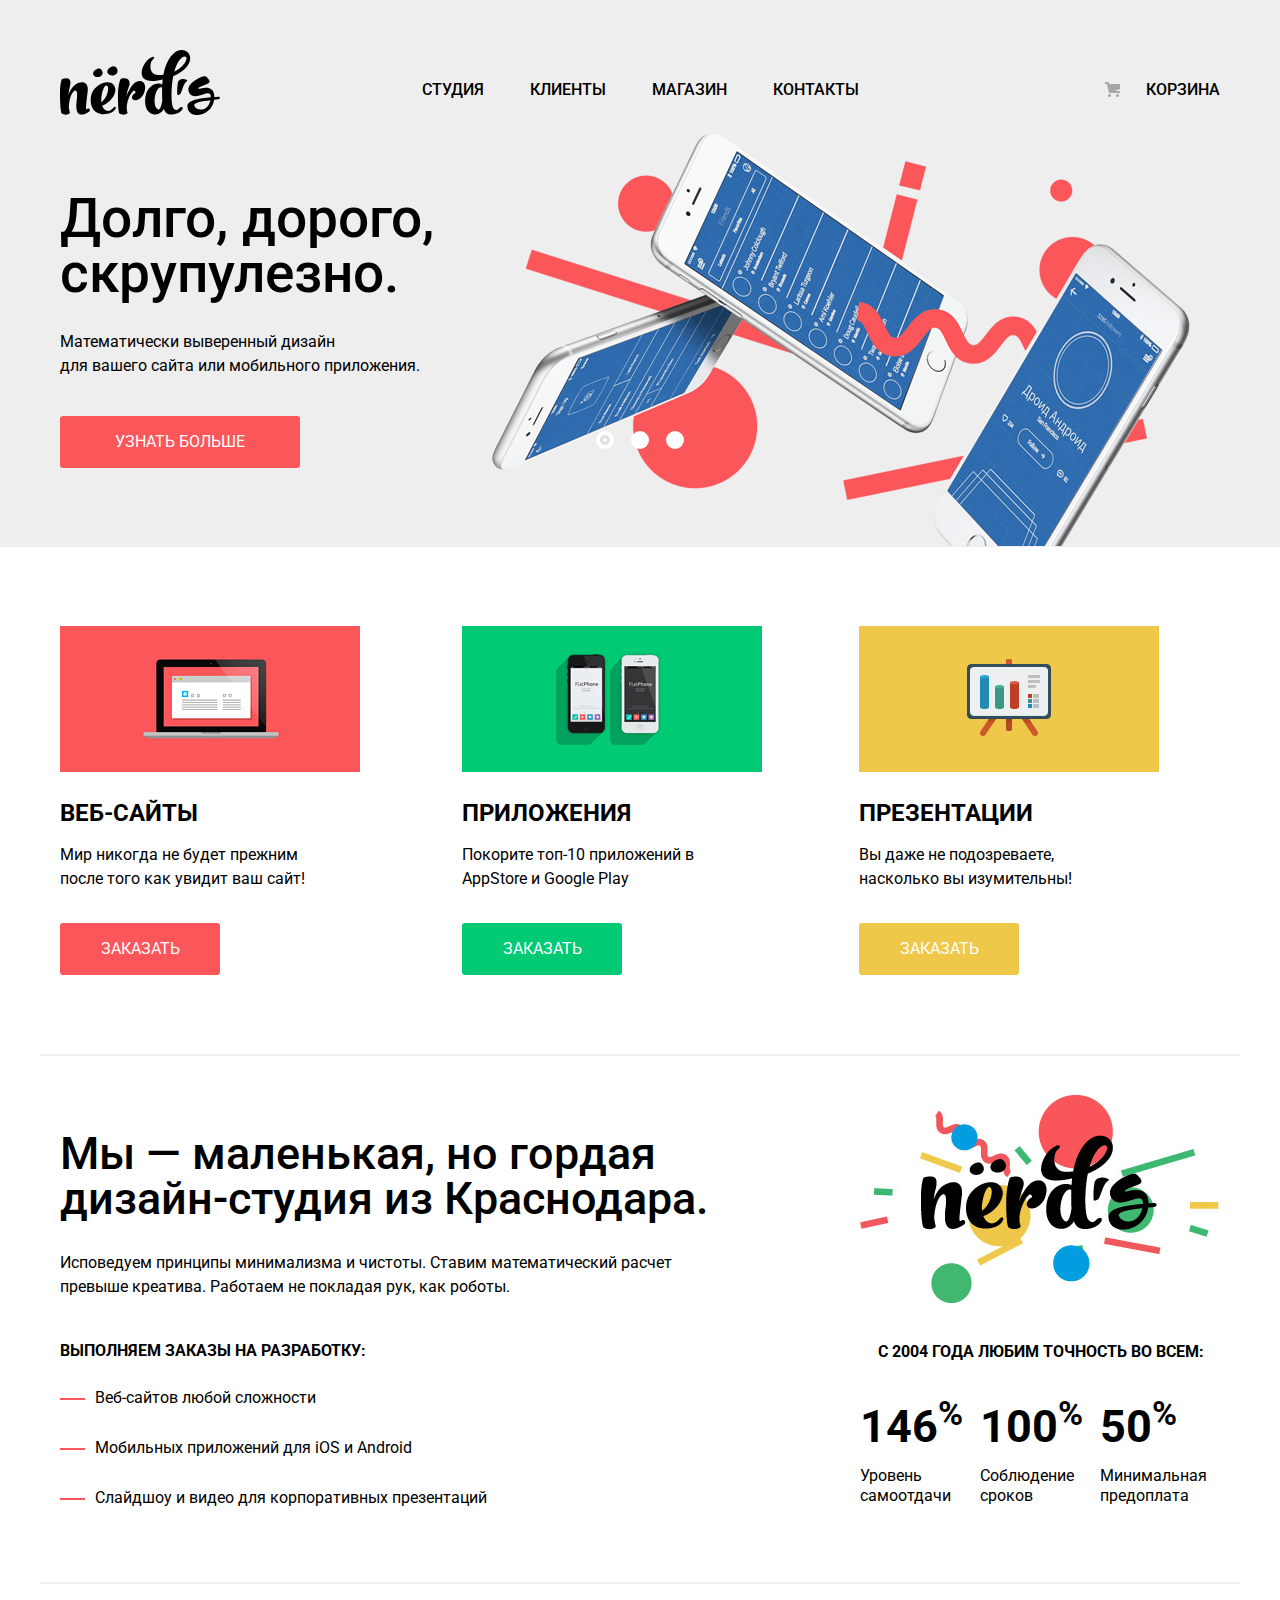
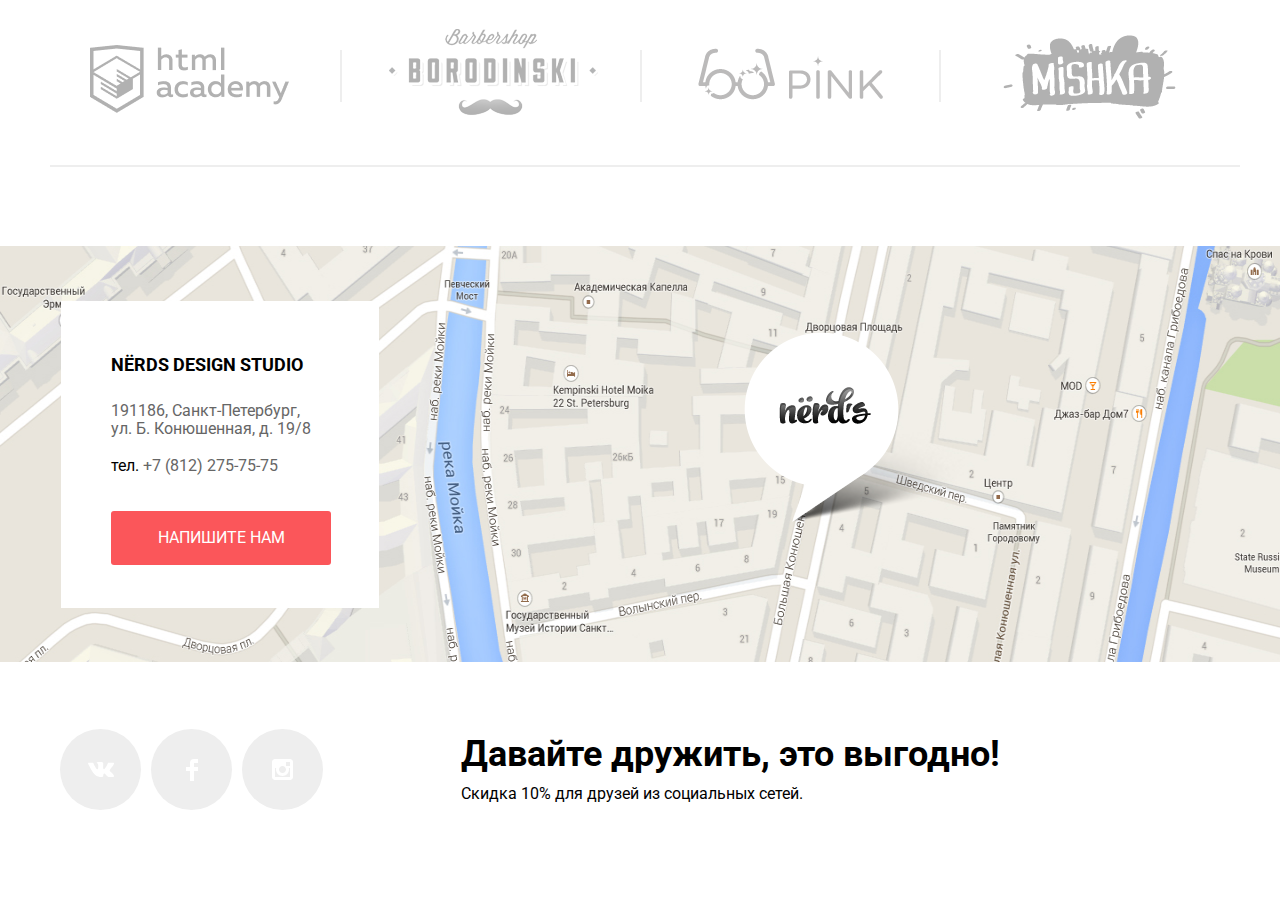
==== commit 55cc8eb7: "последние правки" ====
--- a/index.html
+++ b/index.html
@@ -4,8 +4,8 @@
     <meta charset="utf-8">
     <title>HTML Academy: Нёрдс</title>
     <link rel="stylesheet" href="https://fonts.googleapis.com/css2?family=Roboto:wght@400;500;700&display=swap">
-    <link href="css/normalize.css" rel="stylesheet">
-    <link href="css/style.css" rel="stylesheet">
+    <link href="css/normalize.min.css" rel="stylesheet">
+    <link href="css/style.min.css" rel="stylesheet">
   </head>
   <body class="page-body">
     <header class="main-header">
@@ -68,24 +68,21 @@
         <section class="services">
           <h2 class="visually-hidden">Наши услуги</h2>
           <ul class="services-list ">
-            <li class="services-item">
-              <img src="img/illustration-1.png" width="300" height="146" alt="Изображение ноутбука">
+            <li class="services-item services-web">
               <h3 class="services-title">Веб-сайты</h3>
               <p>
                 Мир никогда не будет прежним<br>после того как увидит ваш сайт!
               </p>
               <a href="blank.html" class="services-btn">Заказать</a>
             </li>
-            <li class="services-item">
-              <img src="img/illustration-2.png" width="300" height="146" alt="Изображение телефона">
+            <li class="services-item services-app">
               <h3 class="services-title">Приложения</h3>
               <p>
                 Покорите топ-10 приложений в<br>AppStore и Google Play
               </p>
               <a href="#" class="services-btn btn-green">Заказать</a>
             </li>
-            <li class="services-item">
-              <img src="img/illustration-3.png" width="300" height="146" alt="Изображение Доски">
+            <li class="services-item services-presentation">
               <h3 class="services-title">Презентации</h3>
               <p>
                 Вы даже не подозреваете,<br>насколько вы изумительны!
@@ -94,7 +91,7 @@
             </li>
           </ul>
         </section>
-        <div class="advantages ">
+        <div class="advantages">
           <section class="about">
             <h2 class="about-title">
             Мы — маленькая, но гордая<br>дизайн-студия из Краснодара.
@@ -110,7 +107,6 @@
             </ul>
           </section>
           <section class="facts">
-            <img src="img/nerds-illustration4.png" width="360" height="208" alt="Изображение Nerds">
             <h3 class="facts-title">с 2004 года Любим точность во всем:</h3>
             <ul class="facts-virtues">
               <li class="fact-percent"> <b class="facts-percent">146<sup>%</sup></b> <p class="facts-discription">Уровень<br>самоотдачи</p></li>
@@ -140,12 +136,12 @@
           </ul>
         </section>
         <div class="contacts-list contacts container">
-            <h3 class="contacts-title">NЁRDS DESIGN STUDIO</h3>
-            <p>
-              191186, Санкт-Петербург,<br> ул. Б. Конюшенная, д. 19/8<br><br> тел.<a href="tel:+78122757575" aria-label="Телефон связи" class="contacts-tel">+7 (812) 275-75-75</a>
-            </p>
-            <a href="#" class="contacts-btn">НАПИШИТЕ НАМ</a>
-           </div>
+          <h3 class="contacts-title">NЁRDS DESIGN STUDIO</h3>
+          <p>
+            191186, Санкт-Петербург,<br> ул. Б. Конюшенная, д. 19/8<div class="contacts-tel">тел. <a href="tel:+78122757575" aria-label="Телефон связи">+7 (812) 275-75-75</a></div>
+          </p>
+          <a href="#" class="contacts-btn">НАПИШИТЕ НАМ</a>
+        </div>
       </div>
       <div class="map">
         <img src="img/map.png" width="1440" height="416" alt="карта">
--- a/css/style.min.css
+++ b/css/style.min.css
@@ -0,0 +1 @@
+:root{--red: #FB565A;--dark-red: #E74246;--extra-dark-red: #D7373B;--green: #00CA74;--dark-green: #00BC6C;--extra-dark-green: #00AA62;--yellow: #EFC84A;--dark-yellow:#EAB534;--extra-dark-yellow: #E5A722;--grey: #EEEEEE;--dark-grey: #DFDFDF;--extra-dark-grey: #D5D5D5;--black: #000000;--white: #FFFFFF;--shadow: inset 0px 3px 0px rgba(0, 1, 1, 0.1);--range-controls: #F1F1F1;--scale: #d7dcde;--controls-input: #283136;--input-border: #4D4D4D;--color-phone: #666666}body{min-width:1200;margin:0;padding:0;font-family:"Roboto",Arial,sans-serif;font-size:16px;line-height:24px}.page{height:100%}.page-body{min-height:100%;display:grid;grid-template-rows:min-content 1fr min-content;align-content:start}a{text-decoration:none}img{max-width:100%;height:auto}.container{width:1200px;margin:0 auto;padding:0 10px;position:relative}.main-header{width:100%;background-color:var(--grey)}.main-navigation{font-weight:500;font-size:16px;line-height:30px;text-transform:uppercase;padding-top:75px;display:flex}.site-navigation{position:relative;list-style:none;text-align:center;margin:0;display:flex;flex-wrap:wrap;padding:0 0 0 22px}.market::after{position:absolute;content:"";width:74px;height:2px;background-color:var(--red);top:43px;left:250px}.logo{margin-top:-25px;padding-right:180px;margin-left:20px}.catalog-logo:active{opacity:.3}.cart{max-width:80px;position:relative;padding-left:241px}.cart a::before{content:"";position:absolute;top:7px;left:200px;width:15px;height:15px;background-image:url(../img/cart-icon.svg);background-repeat:no-repeat;background-position:0}.cart a,.site-navigation a{color:var(--black);display:block;padding-right:46px;padding-bottom:9px}.partners-list li:nth-child(4n),.site-navigation a:nth-child(4n){padding-right:0}.cart a:focus,.cart a:hover,.site-navigation a[href]:focus,.site-navigation a[href]:hover{color:var(--red)}.cart a:active,.site-navigation a[href]:active{color:var(--black);opacity:.3}.visually-hidden:not(:focus):not(:active),input[type=checkbox].visually-hidden,input[type=radio].visually-hidden{position:absolute;width:1px;height:1px;margin:-1px;border:0;padding:0;white-space:nowrap;clip-path:inset(100%);clip:rect(0 0 0 0);overflow:hidden}.slider{position:relative;background-color:var(--grey)}.slider-list{list-style:none;padding:0}.slider-item{display:none;padding-bottom:54px;padding-top:66px;padding-left:20px}.slider-item p{padding-top:13px}.slide-one,.slide-three,.slide-two{background-image:url(../img/nerds-index-slide.png);background-position:top -10px right 5%;background-repeat:no-repeat}.slide-three,.slide-two{background-image:url(../img/nerds-index-slide-2.png);background-position:right}.slide-three{background-image:url(../img/nerds-index-slide-3.png)}.modal label,.slider-item-active{display:block}.slider-title{font-weight:500;font-size:55px;line-height:55px;margin-top:26px}.slider-btn{font:inherit;text-align:center;color:var(--white);text-transform:uppercase;background-color:var(--red);border-radius:3px;display:block;margin-top:38px;margin-bottom:25px;width:240px;padding:14px 0}.slider-btn:focus,.slider-btn:hover{background-color:var(--dark-red)}.slider-btn:active{background:var(--extra-dark-red);box-shadow:var(--shadow)}.slider-controls{position:absolute;left:50%;transform:translate(-50%,-50%);display:flex;width:88px;justify-content:space-between;top:315px}.slider-controls button{padding:0;width:18px;height:18px;background-color:var(--white);border:0;border-radius:50%;cursor:pointer;position:relative}.slider-controls .current::before{width:4px;height:4px;background-color:transparent;border:3px solid var(--dark-grey);border-radius:50%;position:absolute;top:0;right:0;bottom:0;left:0;margin:auto;content:""}.services{margin-top:232px;margin-bottom:79px}.services-title{font-weight:700;font-size:24px;text-transform:uppercase;margin-bottom:18px;margin-top:22px}.services-list{list-style:none;display:flex;flex-wrap:wrap;padding-left:20px}.services-item{margin-right:157px;margin-left:0}.services-item:nth-child(3n){margin-right:0;margin-left:8px}.orders li,.services-app,.services-presentation,.services-web{position:relative}.services-app::before,.services-presentation::before,.services-web::before{position:absolute;content:"";width:300px;height:146px;background-image:url(../img/illustration-1.png);background-repeat:no-repeat;background-position:0;top:-153px}.services-app::before,.services-presentation::before{background-image:url(../img/illustration-2.png);left:-1}.services-presentation::before{background-image:url(../img/illustration-3.png)}.services-btn{width:160px;font:inherit;text-align:center;color:var(--white);text-transform:uppercase;background-color:var(--red);padding:14px 0;border-radius:3px;display:block;margin-top:32px}.services-btn:focus,.services-btn:hover{background-color:var(--dark-red)}.services-btn:active{background-color:var(--extra-dark-red);box-shadow:inset 0 3px 0 rgba(0,1,1,.1)}.btn-green{background-color:var(--green)}.btn-green:focus,.btn-green:hover{background-color:var(--dark-green)}.btn-green:active{background-color:var(--extra-dark-green)}.btn-yellow{background-color:var(--yellow)}.btn-yellow:focus,.btn-yellow:hover{background-color:var(--dark-yellow)}.btn-yellow:active{background-color:var(--extra-dark-yellow)}.advantages{display:flex;padding-top:38px;padding-bottom:59px;border-top:2px solid #eee;border-bottom:2px solid #eee}.facts{padding-left:150px;padding-top:214px}.facts-title::before{position:absolute;content:"";width:360px;height:208px;background-image:url(../img/nerds-illustration-4.png);background-repeat:no-repeat;background-position:0;top:-245px;left:-19px}.about-title{font-weight:500;font-size:45px;line-height:45px;margin-bottom:30px}.about-subtitle{text-transform:uppercase;font-size:16px;margin-top:40px;margin-bottom:10px}.orders{line-height:50px;list-style:none;padding:0;display:block;margin:0 0 0 35px}.orders li::before{position:absolute;top:25px;left:-35px;width:25px;height:2px;content:"";background-color:var(--red)}.facts-percent{font-weight:700;font-size:45px}.about{width:650px;margin-left:20px}.facts{width:360px}.facts-title{margin:32px 0 17px 18px;text-transform:uppercase;font-size:16px;position:relative}.facts-virtues{display:flex;flex-wrap:wrap;width:360px;margin:0;list-style:none;padding:0}.fact-percent{padding-top:34px;display:block;margin-right:17px}.fact-percent:nth-child(3n){margin-right:0}.fact-percent:nth-child(n){margin-left:0}.facts-discription{margin-top:17px;line-height:20px}.partners-list{display:block;list-style:none;display:flex;flex-wrap:wrap;padding-top:0;padding-bottom:39px;border-bottom:2px solid #eee;margin-bottom:79px}.partners-item{padding-right:100px;position:relative}.partners-academy::before,.partners-barbershop::before,.partners-pink::before{position:absolute;content:"";width:2px;height:52px;background-color:var(--grey);right:47px;top:50px}.partners-barbershop::before,.partners-pink::before{right:42px}.partners-barbershop::before{right:56px}.partners-item:nth-child(4n)::before{background-color:transparent}.partners-item a{opacity:.3}.modal-close:focus::after,.modal-close:focus::before,.modal-close:hover::after,.modal-close:hover::before,.partners-item a:focus,.partners-item a:hover{opacity:1}.partners-item a:active{opacity:.1}.partners-academy{padding-top:45px}.partners-pink{padding-top:48px}.partners-barbershop{padding-top:29px}.partners-mishka{padding-top:35px;padding-left:20px}.contacts,.contacts-catalog{width:1180px;margin:0 auto;padding:0 10px;position:relative}.contacts-catalog::before,.contacts::before{position:absolute;content:"";width:231px;height:190px;background-image:url(../img/map-marker.png)}.contacts::before{left:683px;top:31px}.contacts-catalog::before{left:700px;bottom:180px}.contacts-catalog-list,.contacts-list{position:absolute;display:block;background-color:#fff;padding-left:50px}.contacts-list{margin-top:55px;margin-left:21px;width:258px;height:307px}.contacts-catalog-list{bottom:93px;left:20px;width:270px;height:308px}.contacts-catalog-title,.contacts-title{margin-top:52px;margin-bottom:25px;font-size:18px}.contacts-catalog-title{margin-bottom:24px}.contacts-catalog-tel{margin-top:12px}.contacts-catalog-tel,.contacts-catalog-tel a,.contacts-tel a{color:var(--color-phone)}.contacts p,.contacts-catalog p{line-height:18px;color:var(--color-phone)}.contacts-catalog p{line-height:20px;margin-bottom:0}.contacts-btn{color:var(--white);background-color:var(--red);display:block;width:200px;text-align:center;padding:15px 10px;border-radius:3px}.contacts-btn,.contacts-catalog-btn{margin-top:33px}.contacts-btn:focus,.contacts-btn:hover,.social a:focus,.social a:hover{background-color:var(--dark-red)}.contacts-btn:active{box-shadow:inset 0 3px 0 rgba(0,1,1,.1)}.map img,.social a{display:block;background-color:var(--grey)}.map img{width:100%;height:416px;margin-bottom:40px;overflow:hidden}.footer{display:flex;padding-bottom:78px;padding-left:30px;margin-top:4px}.footer div{padding-left:138px}.social{list-style:none;padding:0;display:flex;flex-wrap:wrap;margin:23px 0 0}.social a{margin-left:10px;width:81px;height:81px;border-radius:50%;position:relative}.contacts-btn:active,.social a:active{background-color:var(--extra-dark-red)}.social a::after{position:absolute;top:0;right:0;bottom:0;left:0;margin:auto;content:"";background-repeat:no-repeat;background-position:0 0}.social-vk a::after{width:26px;height:15px;background-image:url(../img/vk-icon.svg)}.social-fb a::after{width:12px;height:22px;background-image:url(../img/fb-icon.svg)}.social-instagram a::after{width:21px;height:21px;background-image:url(../img/instagram-icon.svg)}.footer-title{font-weight:700;font-size:36px;line-height:36px;margin-bottom:0}.footer-subtitle{margin-top:10px}.modal{position:fixed;top:50%;left:50%;margin:auto;transform:translate(-50%,-50%);width:960px;background-color:var(--white);padding:23px 0 84px;box-shadow:0 30px 50px rgba(0,0,0,.7);display:none}.modal-label-name{margin-left:110px}.modal-form{display:flex;flex-wrap:wrap}.modal-title{font-weight:700;font-size:45px;line-height:53px;margin-left:110px;margin-bottom:15px}.modal-mail,.modal-name{min-height:45px;display:block;margin-top:8px}.modal-name{margin-right:40px;width:333px;padding:0 10px}.modal-mail{width:343px;padding-left:12px}.modal-text{width:740px;max-height:110px;padding-left:10px;padding-top:13px;padding-bottom:81px;display:block;margin-top:3px}.modal-label-text{margin-left:110px;margin-top:2px}.modal-btn{font:inherit;text-align:center;color:var(--white);text-transform:uppercase;background-color:var(--red);border:0;width:259px;height:50px;margin-top:32px;margin-left:109px}.modal-btn:focus,.modal-btn:hover{background-color:var(--dark-red)}.modal-btn:active{background:var(--extra-dark-red);box-shadow:inset 0 3px 0 rgba(0,1,1,.1)}.modal-label{font-weight:700}.modal-close{position:absolute;top:78px;left:850px;width:20px;height:22px;background-color:transparent;cursor:pointer;border:0}.modal-close::after,.modal-close::before{content:"";position:absolute;top:-2px;left:6px;width:21px;height:21px;background-image:url(../img/close-window.svg);opacity:.3}.catalog-title{font-size:55px;line-height:55px;text-align:center;font-weight:500;background-color:var(--grey);margin-top:0;padding-top:67px;padding-bottom:108px;padding-right:15px}.catalog-sort{font-size:18px;line-height:30px;text-transform:uppercase;display:block;margin-top:2px}.catalog-list{margin-left:140px}.catalog-sites{position:relative}.catalog-template::before{position:absolute;content:"";width:360px;height:40px;background-image:url(../img/browser.svg);bottom:583px;opacity:.16}.catalog-product{display:grid;grid-template-columns:1fr 1fr;column-gap:33px;grid-row-gap:57px;list-style:none;padding:0;margin:0 0 62px}.catalog-template{position:relative;margin-top:5px}.catalog-template:hover .catalog-popup{opacity:1;box-shadow:0 5px 10px rgba(0,0,0,.3)}.catalog-template:hover::before{opacity:1}.catalog-popup{position:absolute;bottom:10px;width:360px;height:231px;text-align:center;opacity:0;color:#666;background-color:#eee}.catalog-popup .product-title:focus,.catalog-popup .product-title:hover{color:var(--red)}.catalog-popup .product-title:active{color:var(--black);opacity:0,3}.catalog-popup h3{margin-top:26px;color:var(--black)}.catalog-popup p{margin-bottom:32px}.catalog-product:nth-child(2n){margin-right:0}.product-price{background-color:var(--red);color:var(--white);border-radius:3px;font:inherit;padding:15px 72px;margin-top:32px}.product-price:hover{background-color:var(--dark-red);color:var(--white);opacity:1}.product-price:active{background-color:var(--extra-dark-red)}.sort{display:flex}.catalog-sort-list{list-style:none;display:flex;flex-wrap:wrap;padding:5px 0 0 240px;text-transform:uppercase;font-size:14px;margin:0 0 36px}.catalog-sort-list li{color:var(--dark-grey);padding-left:25px}.btn-sort{color:var(--black);opacity:.3}.btn-sort:focus,.btn-sort:hover{color:var(--black);opacity:1}.wrapper-content{display:grid;grid-template-columns:270px 1fr;width:1180px;padding:0 10px;margin:54px auto 62px}.sort{grid-column:1/-1;margin-bottom:48px}.filters{padding-left:8px;padding-top:8px}.filters fieldset{padding:0;margin:0;border:0}.filters .fieldset,.filters .filter-item{margin-bottom:50px}.filter fieldset:first-child{margin-bottom:46px}.range-filter{margin-top:49px;width:260px}.filter-item legend{font-size:18px;line-height:24px;text-transform:uppercase;font-weight:700}.filters .filters-checkboses{margin-bottom:49px}.range-controls{position:relative;height:41px;background-color:var(--range-controls);border-radius:5px;margin-bottom:15px;padding-top:39px;padding-right:20px;padding-left:20px}.range-controls .scale{height:2px;background:var(--scale)}.range-controls .bar{width:70%;height:2px;background:var(--green)}.range-controls .toggle{position:absolute;top:31px;left:0;width:4px;height:4px;padding:0;border:8px solid #fff;background-color:#ababab;border-radius:50%;box-shadow:0 2px 1px 0 #cfcfcf;cursor:pointer}.range-controls .toggle-min{left:18px}.range-controls .toggle-max{left:160px}.price-controls{display:flex;justify-content:space-between}.price-controls input{font-family:inherit;font-size:inherit;width:60px;padding:10px;text-align:center;color:var(--controls-input);border-radius:5px;background:var(--range-controls);border:0}.catalog-filter{line-height:30px}input::-webkit-inner-spin-button,input::-webkit-outer-spin-button{-webkit-appearance:none;margin:0}input[type=number]{-moz-appearance:textfield}.filter-option:nth-child(n){padding-top:15px}.filter-option{line-height:24px}.filter-option label,.filter-radio-item label{position:relative;display:block;cursor:pointer;user-select:none;padding-left:40px}.active-btn:active,.active-btn:focus,.active-btn:hover,.filter-input-checkbox:focus+label,.filter-input-checkbox:hover+label{color:var(--black)}.filter-input-checkbox+label::before{content:"";position:absolute;left:1px;top:0;width:23px;height:23px;background-image:url(../img/checkbox-off.svg);background-repeat:no-repeat;opacity:.5}.filter-input-checkbox:checked+label::after{content:"";position:absolute;top:0;left:1px;width:25px;height:23px;background-image:url(../img/checkbox-on.svg);background-repeat:no-repeat;opacity:.5}.filter-input-checkbox:checked+label::before{display:none}.filter-input-checkbox+label:focus::before,.filter-input-checkbox+label:hover::before{opacity:1}.filter-input-checkbox:checked+label:focus::after,.filter-input-checkbox:checked+label:hover::after,.filter-input-radio:checked+label:focus::after,.filter-input-radio:checked+label:hover::after{opacity:1}.filter-radio-item{padding-top:20px}.filter-input-radio+label::before{content:"";position:absolute;left:0;top:-5px;width:18px;height:18px;border-radius:50%;border:4px solid var(--input-border);opacity:.4}.filter-input-radio:checked+label::after{content:"";position:absolute;top:3px;left:8px;width:10px;height:10px;background-color:var(--input-border);border-radius:50%;opacity:.4}.filter-input-radio+label:focus::before,.filter-input-radio+label:hover::before{opacity:1}.active-btn{color:var(--black);position:relative}.active-btn::after,.active-btn::before{position:absolute;content:"";width:11px;height:10px;background-image:url(../img/icon-down.svg);background-repeat:no-repeat;background-position:0;left:320px;top:3px}.active-btn::after{background-image:url(../img/icon-up.svg);left:350px}.catalog-legend{font-weight:700;font-size:18px;line-height:29px;text-transform:uppercase;margin-bottom:0;padding-bottom:0}.catalog-item{list-style:none;line-height:19px;margin:0;padding:0}.filter-btn{font:inherit;background-color:var(--grey);border:0;padding:12px 89px 12px 88px;border-radius:3px;text-transform:uppercase;font-weight:500;display:block;margin-top:40px}.filter-btn:hover{background-color:var(--dark-grey)}.filter-btn:active{background-color:var(--extra-dark-grey)}.product-title,.section-filter h3{font-weight:700;font-size:18px;line-height:30px}.section-filter h3{color:var(--black)}.product-title{color:#000;text-transform:uppercase}.pagination-list{list-style:none;margin:0;display:flex;flex-wrap:wrap;padding:0}.pagination-item{display:block;padding-bottom:10px;margin-right:12px}.pagination-link{color:var(--black);background-color:var(--grey);padding:17px 20px 15px;border-radius:3px}.pagination-link-current{color:var(--black);padding:15px 18px 13px;border-radius:3px}.pagination-item .pagination-link:focus,.pagination-item .pagination-link:hover{background-color:var(--dark-grey)}.pagination-item .pagination-link:active{background-color:var(--extra-dark-grey)}.pagination-item-current a{background-color:var(--white)}.pagination-item-current a,.pagination-item-current a:active,.pagination-item-current a:focus,.pagination-item-current a:hover{border:2px solid var(--dark-grey);background-color:var(--white)}.pagination-next a{padding:14px 76px 12px;text-transform:uppercase}.partners{list-style:none;padding-left:10px}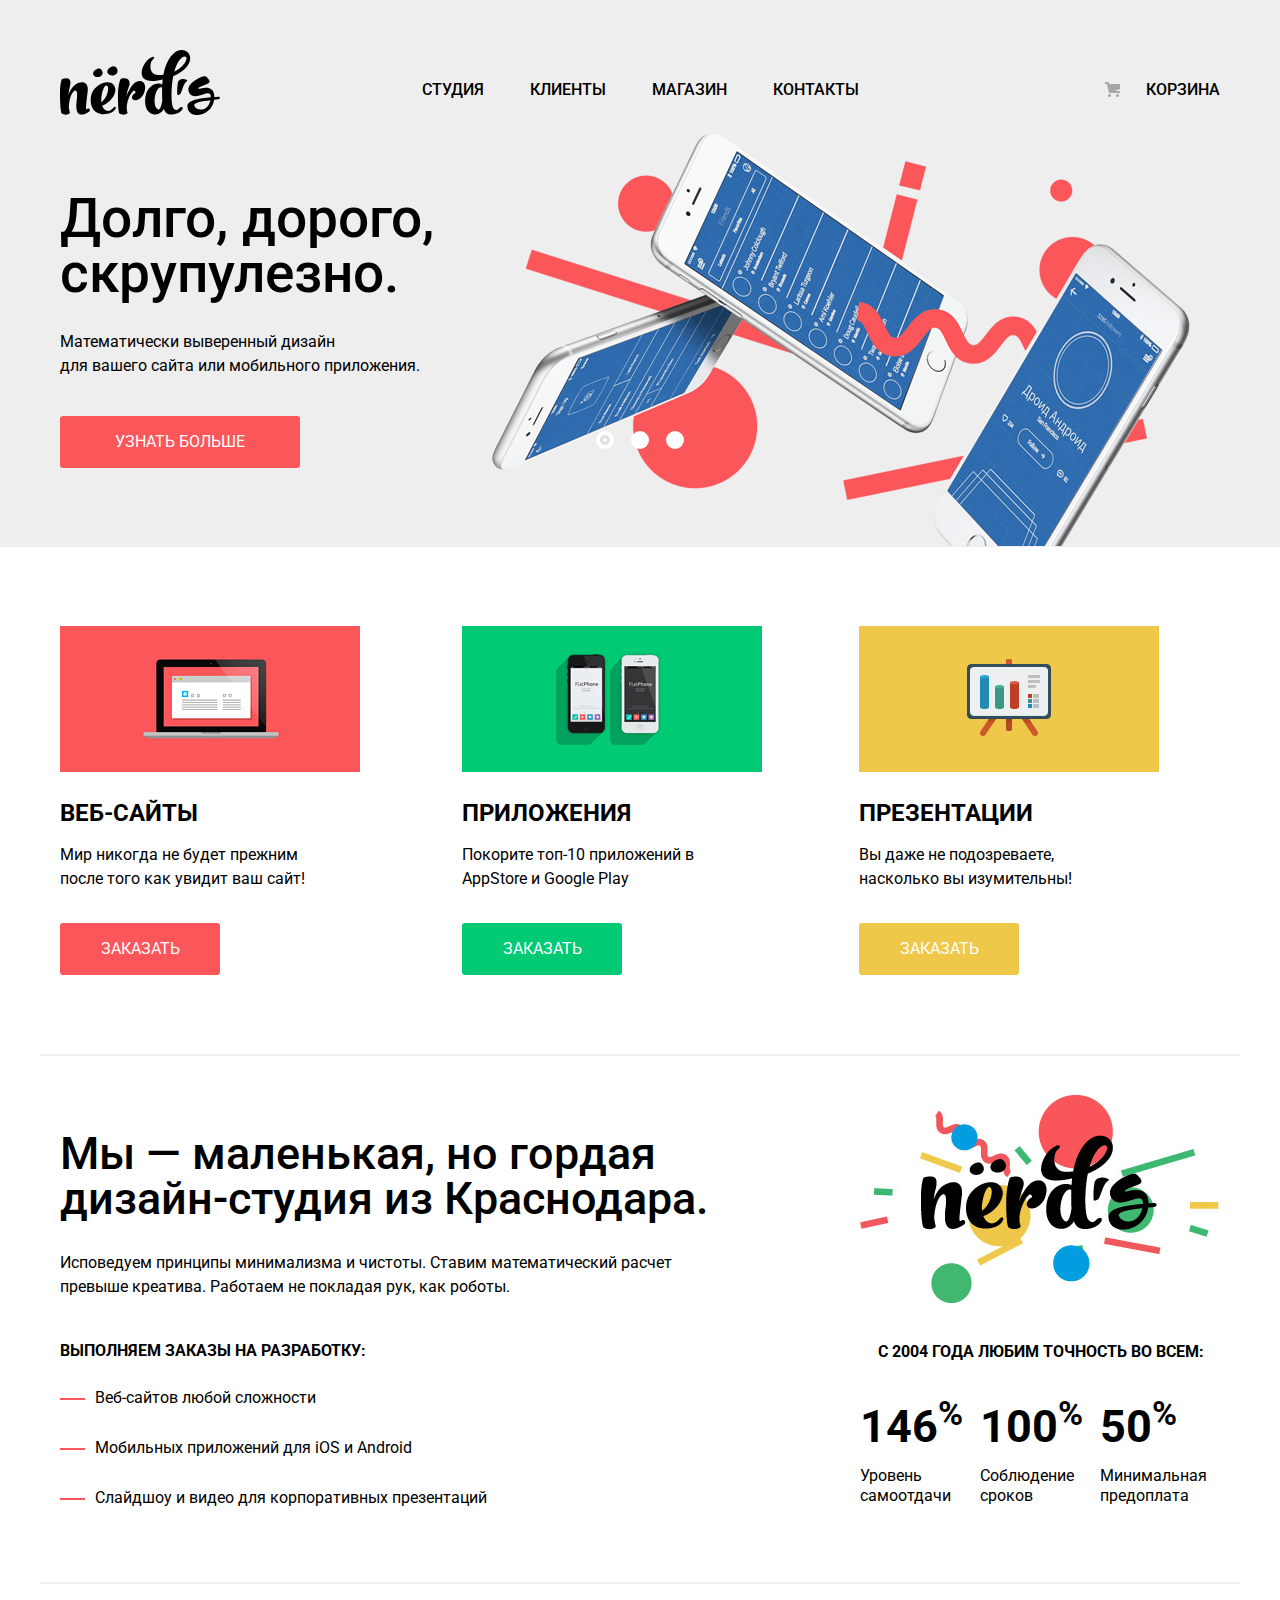
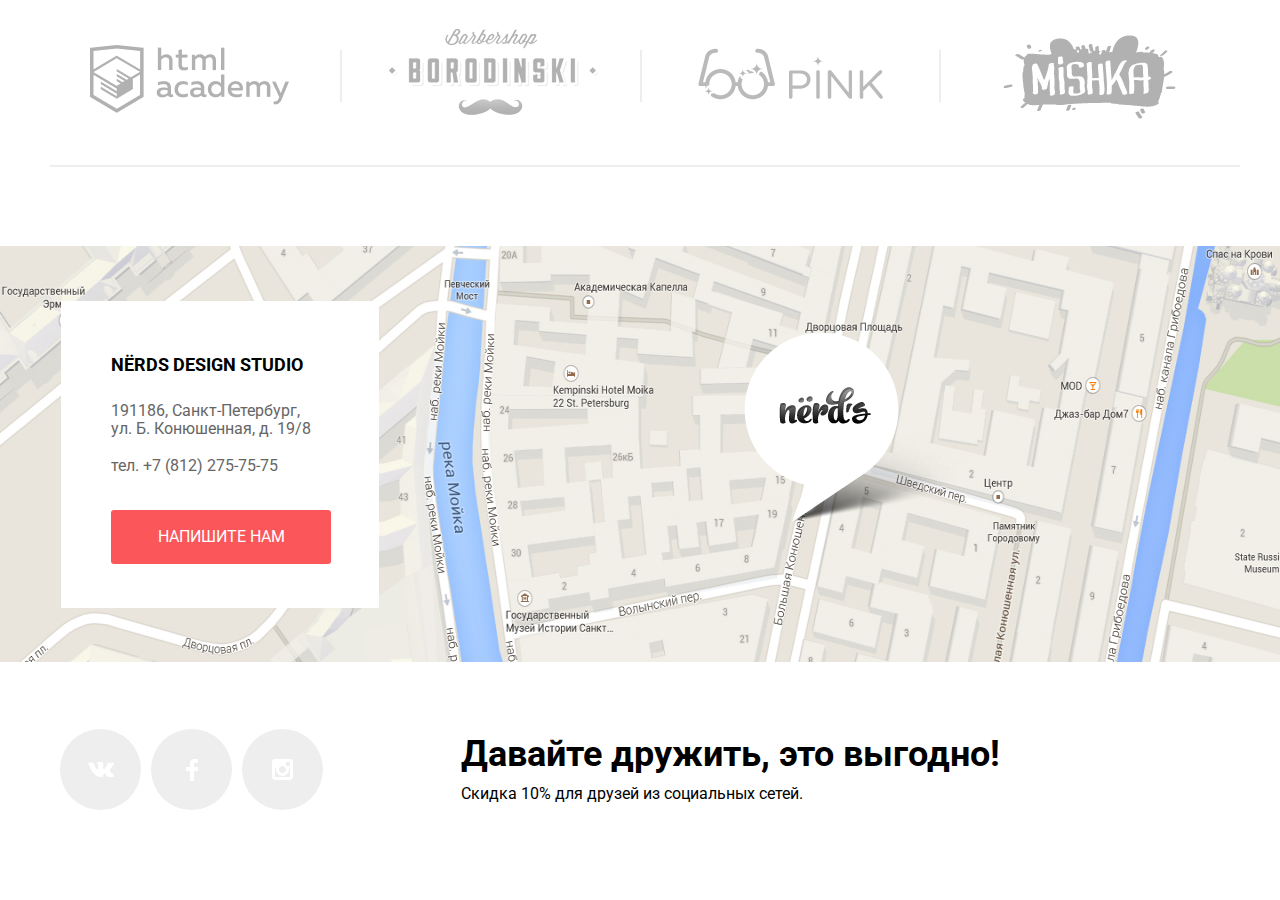
==== commit 59caea0d: "правки контактов и css" ====
--- a/index.html
+++ b/index.html
@@ -138,7 +138,7 @@
         <div class="contacts-list contacts container">
           <h3 class="contacts-title">NЁRDS DESIGN STUDIO</h3>
           <p>
-            191186, Санкт-Петербург,<br> ул. Б. Конюшенная, д. 19/8<div class="contacts-tel">тел. <a href="tel:+78122757575" aria-label="Телефон связи">+7 (812) 275-75-75</a></div>
+            191186, Санкт-Петербург,<br> ул. Б. Конюшенная, д. 19/8<p class="contacts-tel">тел. <a href="tel:+78122757575" aria-label="Телефон связи">+7 (812) 275-75-75</a></p>
           </p>
           <a href="#" class="contacts-btn">НАПИШИТЕ НАМ</a>
         </div>
--- a/css/style.min.css
+++ b/css/style.min.css
@@ -1 +1 @@
-:root{--red: #FB565A;--dark-red: #E74246;--extra-dark-red: #D7373B;--green: #00CA74;--dark-green: #00BC6C;--extra-dark-green: #00AA62;--yellow: #EFC84A;--dark-yellow:#EAB534;--extra-dark-yellow: #E5A722;--grey: #EEEEEE;--dark-grey: #DFDFDF;--extra-dark-grey: #D5D5D5;--black: #000000;--white: #FFFFFF;--shadow: inset 0px 3px 0px rgba(0, 1, 1, 0.1);--range-controls: #F1F1F1;--scale: #d7dcde;--controls-input: #283136;--input-border: #4D4D4D;--color-phone: #666666}body{min-width:1200;margin:0;padding:0;font-family:"Roboto",Arial,sans-serif;font-size:16px;line-height:24px}.page{height:100%}.page-body{min-height:100%;display:grid;grid-template-rows:min-content 1fr min-content;align-content:start}a{text-decoration:none}img{max-width:100%;height:auto}.container{width:1200px;margin:0 auto;padding:0 10px;position:relative}.main-header{width:100%;background-color:var(--grey)}.main-navigation{font-weight:500;font-size:16px;line-height:30px;text-transform:uppercase;padding-top:75px;display:flex}.site-navigation{position:relative;list-style:none;text-align:center;margin:0;display:flex;flex-wrap:wrap;padding:0 0 0 22px}.market::after{position:absolute;content:"";width:74px;height:2px;background-color:var(--red);top:43px;left:250px}.logo{margin-top:-25px;padding-right:180px;margin-left:20px}.catalog-logo:active{opacity:.3}.cart{max-width:80px;position:relative;padding-left:241px}.cart a::before{content:"";position:absolute;top:7px;left:200px;width:15px;height:15px;background-image:url(../img/cart-icon.svg);background-repeat:no-repeat;background-position:0}.cart a,.site-navigation a{color:var(--black);display:block;padding-right:46px;padding-bottom:9px}.partners-list li:nth-child(4n),.site-navigation a:nth-child(4n){padding-right:0}.cart a:focus,.cart a:hover,.site-navigation a[href]:focus,.site-navigation a[href]:hover{color:var(--red)}.cart a:active,.site-navigation a[href]:active{color:var(--black);opacity:.3}.visually-hidden:not(:focus):not(:active),input[type=checkbox].visually-hidden,input[type=radio].visually-hidden{position:absolute;width:1px;height:1px;margin:-1px;border:0;padding:0;white-space:nowrap;clip-path:inset(100%);clip:rect(0 0 0 0);overflow:hidden}.slider{position:relative;background-color:var(--grey)}.slider-list{list-style:none;padding:0}.slider-item{display:none;padding-bottom:54px;padding-top:66px;padding-left:20px}.slider-item p{padding-top:13px}.slide-one,.slide-three,.slide-two{background-image:url(../img/nerds-index-slide.png);background-position:top -10px right 5%;background-repeat:no-repeat}.slide-three,.slide-two{background-image:url(../img/nerds-index-slide-2.png);background-position:right}.slide-three{background-image:url(../img/nerds-index-slide-3.png)}.modal label,.slider-item-active{display:block}.slider-title{font-weight:500;font-size:55px;line-height:55px;margin-top:26px}.slider-btn{font:inherit;text-align:center;color:var(--white);text-transform:uppercase;background-color:var(--red);border-radius:3px;display:block;margin-top:38px;margin-bottom:25px;width:240px;padding:14px 0}.slider-btn:focus,.slider-btn:hover{background-color:var(--dark-red)}.slider-btn:active{background:var(--extra-dark-red);box-shadow:var(--shadow)}.slider-controls{position:absolute;left:50%;transform:translate(-50%,-50%);display:flex;width:88px;justify-content:space-between;top:315px}.slider-controls button{padding:0;width:18px;height:18px;background-color:var(--white);border:0;border-radius:50%;cursor:pointer;position:relative}.slider-controls .current::before{width:4px;height:4px;background-color:transparent;border:3px solid var(--dark-grey);border-radius:50%;position:absolute;top:0;right:0;bottom:0;left:0;margin:auto;content:""}.services{margin-top:232px;margin-bottom:79px}.services-title{font-weight:700;font-size:24px;text-transform:uppercase;margin-bottom:18px;margin-top:22px}.services-list{list-style:none;display:flex;flex-wrap:wrap;padding-left:20px}.services-item{margin-right:157px;margin-left:0}.services-item:nth-child(3n){margin-right:0;margin-left:8px}.orders li,.services-app,.services-presentation,.services-web{position:relative}.services-app::before,.services-presentation::before,.services-web::before{position:absolute;content:"";width:300px;height:146px;background-image:url(../img/illustration-1.png);background-repeat:no-repeat;background-position:0;top:-153px}.services-app::before,.services-presentation::before{background-image:url(../img/illustration-2.png);left:-1}.services-presentation::before{background-image:url(../img/illustration-3.png)}.services-btn{width:160px;font:inherit;text-align:center;color:var(--white);text-transform:uppercase;background-color:var(--red);padding:14px 0;border-radius:3px;display:block;margin-top:32px}.services-btn:focus,.services-btn:hover{background-color:var(--dark-red)}.services-btn:active{background-color:var(--extra-dark-red);box-shadow:inset 0 3px 0 rgba(0,1,1,.1)}.btn-green{background-color:var(--green)}.btn-green:focus,.btn-green:hover{background-color:var(--dark-green)}.btn-green:active{background-color:var(--extra-dark-green)}.btn-yellow{background-color:var(--yellow)}.btn-yellow:focus,.btn-yellow:hover{background-color:var(--dark-yellow)}.btn-yellow:active{background-color:var(--extra-dark-yellow)}.advantages{display:flex;padding-top:38px;padding-bottom:59px;border-top:2px solid #eee;border-bottom:2px solid #eee}.facts{padding-left:150px;padding-top:214px}.facts-title::before{position:absolute;content:"";width:360px;height:208px;background-image:url(../img/nerds-illustration-4.png);background-repeat:no-repeat;background-position:0;top:-245px;left:-19px}.about-title{font-weight:500;font-size:45px;line-height:45px;margin-bottom:30px}.about-subtitle{text-transform:uppercase;font-size:16px;margin-top:40px;margin-bottom:10px}.orders{line-height:50px;list-style:none;padding:0;display:block;margin:0 0 0 35px}.orders li::before{position:absolute;top:25px;left:-35px;width:25px;height:2px;content:"";background-color:var(--red)}.facts-percent{font-weight:700;font-size:45px}.about{width:650px;margin-left:20px}.facts{width:360px}.facts-title{margin:32px 0 17px 18px;text-transform:uppercase;font-size:16px;position:relative}.facts-virtues{display:flex;flex-wrap:wrap;width:360px;margin:0;list-style:none;padding:0}.fact-percent{padding-top:34px;display:block;margin-right:17px}.fact-percent:nth-child(3n){margin-right:0}.fact-percent:nth-child(n){margin-left:0}.facts-discription{margin-top:17px;line-height:20px}.partners-list{display:block;list-style:none;display:flex;flex-wrap:wrap;padding-top:0;padding-bottom:39px;border-bottom:2px solid #eee;margin-bottom:79px}.partners-item{padding-right:100px;position:relative}.partners-academy::before,.partners-barbershop::before,.partners-pink::before{position:absolute;content:"";width:2px;height:52px;background-color:var(--grey);right:47px;top:50px}.partners-barbershop::before,.partners-pink::before{right:42px}.partners-barbershop::before{right:56px}.partners-item:nth-child(4n)::before{background-color:transparent}.partners-item a{opacity:.3}.modal-close:focus::after,.modal-close:focus::before,.modal-close:hover::after,.modal-close:hover::before,.partners-item a:focus,.partners-item a:hover{opacity:1}.partners-item a:active{opacity:.1}.partners-academy{padding-top:45px}.partners-pink{padding-top:48px}.partners-barbershop{padding-top:29px}.partners-mishka{padding-top:35px;padding-left:20px}.contacts,.contacts-catalog{width:1180px;margin:0 auto;padding:0 10px;position:relative}.contacts-catalog::before,.contacts::before{position:absolute;content:"";width:231px;height:190px;background-image:url(../img/map-marker.png)}.contacts::before{left:683px;top:31px}.contacts-catalog::before{left:700px;bottom:180px}.contacts-catalog-list,.contacts-list{position:absolute;display:block;background-color:#fff;padding-left:50px}.contacts-list{margin-top:55px;margin-left:21px;width:258px;height:307px}.contacts-catalog-list{bottom:93px;left:20px;width:270px;height:308px}.contacts-catalog-title,.contacts-title{margin-top:52px;margin-bottom:25px;font-size:18px}.contacts-catalog-title{margin-bottom:24px}.contacts-catalog-tel{margin-top:12px}.contacts-catalog-tel,.contacts-catalog-tel a,.contacts-tel a{color:var(--color-phone)}.contacts p,.contacts-catalog p{line-height:18px;color:var(--color-phone)}.contacts-catalog p{line-height:20px;margin-bottom:0}.contacts-btn{color:var(--white);background-color:var(--red);display:block;width:200px;text-align:center;padding:15px 10px;border-radius:3px}.contacts-btn,.contacts-catalog-btn{margin-top:33px}.contacts-btn:focus,.contacts-btn:hover,.social a:focus,.social a:hover{background-color:var(--dark-red)}.contacts-btn:active{box-shadow:inset 0 3px 0 rgba(0,1,1,.1)}.map img,.social a{display:block;background-color:var(--grey)}.map img{width:100%;height:416px;margin-bottom:40px;overflow:hidden}.footer{display:flex;padding-bottom:78px;padding-left:30px;margin-top:4px}.footer div{padding-left:138px}.social{list-style:none;padding:0;display:flex;flex-wrap:wrap;margin:23px 0 0}.social a{margin-left:10px;width:81px;height:81px;border-radius:50%;position:relative}.contacts-btn:active,.social a:active{background-color:var(--extra-dark-red)}.social a::after{position:absolute;top:0;right:0;bottom:0;left:0;margin:auto;content:"";background-repeat:no-repeat;background-position:0 0}.social-vk a::after{width:26px;height:15px;background-image:url(../img/vk-icon.svg)}.social-fb a::after{width:12px;height:22px;background-image:url(../img/fb-icon.svg)}.social-instagram a::after{width:21px;height:21px;background-image:url(../img/instagram-icon.svg)}.footer-title{font-weight:700;font-size:36px;line-height:36px;margin-bottom:0}.footer-subtitle{margin-top:10px}.modal{position:fixed;top:50%;left:50%;margin:auto;transform:translate(-50%,-50%);width:960px;background-color:var(--white);padding:23px 0 84px;box-shadow:0 30px 50px rgba(0,0,0,.7);display:none}.modal-label-name{margin-left:110px}.modal-form{display:flex;flex-wrap:wrap}.modal-title{font-weight:700;font-size:45px;line-height:53px;margin-left:110px;margin-bottom:15px}.modal-mail,.modal-name{min-height:45px;display:block;margin-top:8px}.modal-name{margin-right:40px;width:333px;padding:0 10px}.modal-mail{width:343px;padding-left:12px}.modal-text{width:740px;max-height:110px;padding-left:10px;padding-top:13px;padding-bottom:81px;display:block;margin-top:3px}.modal-label-text{margin-left:110px;margin-top:2px}.modal-btn{font:inherit;text-align:center;color:var(--white);text-transform:uppercase;background-color:var(--red);border:0;width:259px;height:50px;margin-top:32px;margin-left:109px}.modal-btn:focus,.modal-btn:hover{background-color:var(--dark-red)}.modal-btn:active{background:var(--extra-dark-red);box-shadow:inset 0 3px 0 rgba(0,1,1,.1)}.modal-label{font-weight:700}.modal-close{position:absolute;top:78px;left:850px;width:20px;height:22px;background-color:transparent;cursor:pointer;border:0}.modal-close::after,.modal-close::before{content:"";position:absolute;top:-2px;left:6px;width:21px;height:21px;background-image:url(../img/close-window.svg);opacity:.3}.catalog-title{font-size:55px;line-height:55px;text-align:center;font-weight:500;background-color:var(--grey);margin-top:0;padding-top:67px;padding-bottom:108px;padding-right:15px}.catalog-sort{font-size:18px;line-height:30px;text-transform:uppercase;display:block;margin-top:2px}.catalog-list{margin-left:140px}.catalog-sites{position:relative}.catalog-template::before{position:absolute;content:"";width:360px;height:40px;background-image:url(../img/browser.svg);bottom:583px;opacity:.16}.catalog-product{display:grid;grid-template-columns:1fr 1fr;column-gap:33px;grid-row-gap:57px;list-style:none;padding:0;margin:0 0 62px}.catalog-template{position:relative;margin-top:5px}.catalog-template:hover .catalog-popup{opacity:1;box-shadow:0 5px 10px rgba(0,0,0,.3)}.catalog-template:hover::before{opacity:1}.catalog-popup{position:absolute;bottom:10px;width:360px;height:231px;text-align:center;opacity:0;color:#666;background-color:#eee}.catalog-popup .product-title:focus,.catalog-popup .product-title:hover{color:var(--red)}.catalog-popup .product-title:active{color:var(--black);opacity:0,3}.catalog-popup h3{margin-top:26px;color:var(--black)}.catalog-popup p{margin-bottom:32px}.catalog-product:nth-child(2n){margin-right:0}.product-price{background-color:var(--red);color:var(--white);border-radius:3px;font:inherit;padding:15px 72px;margin-top:32px}.product-price:hover{background-color:var(--dark-red);color:var(--white);opacity:1}.product-price:active{background-color:var(--extra-dark-red)}.sort{display:flex}.catalog-sort-list{list-style:none;display:flex;flex-wrap:wrap;padding:5px 0 0 240px;text-transform:uppercase;font-size:14px;margin:0 0 36px}.catalog-sort-list li{color:var(--dark-grey);padding-left:25px}.btn-sort{color:var(--black);opacity:.3}.btn-sort:focus,.btn-sort:hover{color:var(--black);opacity:1}.wrapper-content{display:grid;grid-template-columns:270px 1fr;width:1180px;padding:0 10px;margin:54px auto 62px}.sort{grid-column:1/-1;margin-bottom:48px}.filters{padding-left:8px;padding-top:8px}.filters fieldset{padding:0;margin:0;border:0}.filters .fieldset,.filters .filter-item{margin-bottom:50px}.filter fieldset:first-child{margin-bottom:46px}.range-filter{margin-top:49px;width:260px}.filter-item legend{font-size:18px;line-height:24px;text-transform:uppercase;font-weight:700}.filters .filters-checkboses{margin-bottom:49px}.range-controls{position:relative;height:41px;background-color:var(--range-controls);border-radius:5px;margin-bottom:15px;padding-top:39px;padding-right:20px;padding-left:20px}.range-controls .scale{height:2px;background:var(--scale)}.range-controls .bar{width:70%;height:2px;background:var(--green)}.range-controls .toggle{position:absolute;top:31px;left:0;width:4px;height:4px;padding:0;border:8px solid #fff;background-color:#ababab;border-radius:50%;box-shadow:0 2px 1px 0 #cfcfcf;cursor:pointer}.range-controls .toggle-min{left:18px}.range-controls .toggle-max{left:160px}.price-controls{display:flex;justify-content:space-between}.price-controls input{font-family:inherit;font-size:inherit;width:60px;padding:10px;text-align:center;color:var(--controls-input);border-radius:5px;background:var(--range-controls);border:0}.catalog-filter{line-height:30px}input::-webkit-inner-spin-button,input::-webkit-outer-spin-button{-webkit-appearance:none;margin:0}input[type=number]{-moz-appearance:textfield}.filter-option:nth-child(n){padding-top:15px}.filter-option{line-height:24px}.filter-option label,.filter-radio-item label{position:relative;display:block;cursor:pointer;user-select:none;padding-left:40px}.active-btn:active,.active-btn:focus,.active-btn:hover,.filter-input-checkbox:focus+label,.filter-input-checkbox:hover+label{color:var(--black)}.filter-input-checkbox+label::before{content:"";position:absolute;left:1px;top:0;width:23px;height:23px;background-image:url(../img/checkbox-off.svg);background-repeat:no-repeat;opacity:.5}.filter-input-checkbox:checked+label::after{content:"";position:absolute;top:0;left:1px;width:25px;height:23px;background-image:url(../img/checkbox-on.svg);background-repeat:no-repeat;opacity:.5}.filter-input-checkbox:checked+label::before{display:none}.filter-input-checkbox+label:focus::before,.filter-input-checkbox+label:hover::before{opacity:1}.filter-input-checkbox:checked+label:focus::after,.filter-input-checkbox:checked+label:hover::after,.filter-input-radio:checked+label:focus::after,.filter-input-radio:checked+label:hover::after{opacity:1}.filter-radio-item{padding-top:20px}.filter-input-radio+label::before{content:"";position:absolute;left:0;top:-5px;width:18px;height:18px;border-radius:50%;border:4px solid var(--input-border);opacity:.4}.filter-input-radio:checked+label::after{content:"";position:absolute;top:3px;left:8px;width:10px;height:10px;background-color:var(--input-border);border-radius:50%;opacity:.4}.filter-input-radio+label:focus::before,.filter-input-radio+label:hover::before{opacity:1}.active-btn{color:var(--black);position:relative}.active-btn::after,.active-btn::before{position:absolute;content:"";width:11px;height:10px;background-image:url(../img/icon-down.svg);background-repeat:no-repeat;background-position:0;left:320px;top:3px}.active-btn::after{background-image:url(../img/icon-up.svg);left:350px}.catalog-legend{font-weight:700;font-size:18px;line-height:29px;text-transform:uppercase;margin-bottom:0;padding-bottom:0}.catalog-item{list-style:none;line-height:19px;margin:0;padding:0}.filter-btn{font:inherit;background-color:var(--grey);border:0;padding:12px 89px 12px 88px;border-radius:3px;text-transform:uppercase;font-weight:500;display:block;margin-top:40px}.filter-btn:hover{background-color:var(--dark-grey)}.filter-btn:active{background-color:var(--extra-dark-grey)}.product-title,.section-filter h3{font-weight:700;font-size:18px;line-height:30px}.section-filter h3{color:var(--black)}.product-title{color:#000;text-transform:uppercase}.pagination-list{list-style:none;margin:0;display:flex;flex-wrap:wrap;padding:0}.pagination-item{display:block;padding-bottom:10px;margin-right:12px}.pagination-link{color:var(--black);background-color:var(--grey);padding:17px 20px 15px;border-radius:3px}.pagination-link-current{color:var(--black);padding:15px 18px 13px;border-radius:3px}.pagination-item .pagination-link:focus,.pagination-item .pagination-link:hover{background-color:var(--dark-grey)}.pagination-item .pagination-link:active{background-color:var(--extra-dark-grey)}.pagination-item-current a{background-color:var(--white)}.pagination-item-current a,.pagination-item-current a:active,.pagination-item-current a:focus,.pagination-item-current a:hover{border:2px solid var(--dark-grey);background-color:var(--white)}.pagination-next a{padding:14px 76px 12px;text-transform:uppercase}.partners{list-style:none;padding-left:10px}+:root{--red: #FB565A;--dark-red: #E74246;--extra-dark-red: #D7373B;--green: #00CA74;--dark-green: #00BC6C;--extra-dark-green: #00AA62;--yellow: #EFC84A;--dark-yellow:#EAB534;--extra-dark-yellow: #E5A722;--grey: #EEEEEE;--dark-grey: #DFDFDF;--extra-dark-grey: #D5D5D5;--black: #000000;--white: #FFFFFF;--shadow: inset 0px 3px 0px rgba(0, 1, 1, 0.1);--range-controls: #F1F1F1;--scale: #d7dcde;--controls-input: #283136;--input-border: #4D4D4D;--color-phone: #666666}body{min-width:1200;margin:0;padding:0;font-family:"Roboto",Arial,sans-serif;font-size:16px;line-height:24px}.page{height:100%}.page-body{min-height:100%;display:grid;grid-template-rows:min-content 1fr min-content;align-content:start}a{text-decoration:none}img{max-width:100%;height:auto}.container{width:1200px;margin:0 auto;padding:0 10px;position:relative}.main-header{width:100%;background-color:var(--grey)}.main-navigation{font-weight:500;font-size:16px;line-height:30px;text-transform:uppercase;padding-top:75px;display:flex}.site-navigation{position:relative;list-style:none;text-align:center;margin:0;display:flex;flex-wrap:wrap;padding:0 0 0 22px}.market::after{position:absolute;content:"";width:74px;height:2px;background-color:var(--red);top:43px;left:250px}.logo{margin-top:-25px;padding-right:180px;margin-left:20px}.catalog-logo:active{opacity:.3}.cart{max-width:80px;position:relative;padding-left:241px}.cart a::before{content:"";position:absolute;top:7px;left:200px;width:15px;height:15px;background-image:url(../img/cart-icon.svg);background-repeat:no-repeat;background-position:0}.cart a,.site-navigation a{color:var(--black);display:block;padding-right:46px;padding-bottom:9px}.partners-list li:nth-child(4n),.site-navigation a:nth-child(4n){padding-right:0}.cart a:focus,.cart a:hover,.site-navigation a[href]:focus,.site-navigation a[href]:hover{color:var(--red)}.cart a:active,.site-navigation a[href]:active{color:var(--black);opacity:.3}.visually-hidden:not(:focus):not(:active),input[type=checkbox].visually-hidden,input[type=radio].visually-hidden{position:absolute;width:1px;height:1px;margin:-1px;border:0;padding:0;white-space:nowrap;clip-path:inset(100%);clip:rect(0 0 0 0);overflow:hidden}.slider{position:relative;background-color:var(--grey)}.slider-list{list-style:none;padding:0}.slider-item{display:none;padding-bottom:54px;padding-top:66px;padding-left:20px}.slider-item p{padding-top:13px}.slide-one,.slide-three,.slide-two{background-image:url(../img/nerds-index-slide.png);background-position:top -10px right 5%;background-repeat:no-repeat}.slide-three,.slide-two{background-image:url(../img/nerds-index-slide-2.png);background-position:right}.slide-three{background-image:url(../img/nerds-index-slide-3.png)}.modal label,.slider-item-active{display:block}.slider-title{font-weight:500;font-size:55px;line-height:55px;margin-top:26px}.slider-btn{font:inherit;text-align:center;color:var(--white);text-transform:uppercase;background-color:var(--red);border-radius:3px;display:block;margin-top:38px;margin-bottom:25px;width:240px;padding:14px 0}.slider-btn:focus,.slider-btn:hover{background-color:var(--dark-red)}.slider-btn:active{background:var(--extra-dark-red);box-shadow:var(--shadow)}.slider-controls{position:absolute;left:50%;transform:translate(-50%,-50%);display:flex;width:88px;justify-content:space-between;top:315px}.slider-controls button{padding:0;width:18px;height:18px;background-color:var(--white);border:0;border-radius:50%;cursor:pointer;position:relative}.slider-controls .current::before{width:4px;height:4px;background-color:transparent;border:3px solid var(--dark-grey);border-radius:50%;position:absolute;top:0;right:0;bottom:0;left:0;margin:auto;content:""}.services{margin-top:232px;margin-bottom:79px}.services-title{font-weight:700;font-size:24px;text-transform:uppercase;margin-bottom:18px;margin-top:22px}.services-list{list-style:none;display:flex;flex-wrap:wrap;padding-left:20px}.services-item{margin-right:157px;margin-left:0}.services-item:nth-child(3n){margin-right:0;margin-left:8px}.orders li,.services-app,.services-presentation,.services-web{position:relative}.services-app::before,.services-presentation::before,.services-web::before{position:absolute;content:"";width:300px;height:146px;background-image:url(../img/illustration-1.png);background-repeat:no-repeat;background-position:0;top:-153px}.services-app::before,.services-presentation::before{background-image:url(../img/illustration-2.png);left:-1}.services-presentation::before{background-image:url(../img/illustration-3.png)}.services-btn{width:160px;font:inherit;text-align:center;color:var(--white);text-transform:uppercase;background-color:var(--red);padding:14px 0;border-radius:3px;display:block;margin-top:32px}.services-btn:focus,.services-btn:hover{background-color:var(--dark-red)}.services-btn:active{background-color:var(--extra-dark-red);box-shadow:inset 0 3px 0 rgba(0,1,1,.1)}.btn-green{background-color:var(--green)}.btn-green:focus,.btn-green:hover{background-color:var(--dark-green)}.btn-green:active{background-color:var(--extra-dark-green)}.btn-yellow{background-color:var(--yellow)}.btn-yellow:focus,.btn-yellow:hover{background-color:var(--dark-yellow)}.btn-yellow:active{background-color:var(--extra-dark-yellow)}.advantages{display:flex;padding-top:38px;padding-bottom:59px;border-top:2px solid #eee;border-bottom:2px solid #eee}.facts{padding-left:150px;padding-top:214px}.facts-title::before{position:absolute;content:"";width:360px;height:208px;background-image:url(../img/nerds-illustration-4.png);background-repeat:no-repeat;background-position:0;top:-245px;left:-19px}.about-title{font-weight:500;font-size:45px;line-height:45px;margin-bottom:30px}.about-subtitle{text-transform:uppercase;font-size:16px;margin-top:40px;margin-bottom:10px}.orders{line-height:50px;list-style:none;padding:0;display:block;margin:0 0 0 35px}.orders li::before{position:absolute;top:25px;left:-35px;width:25px;height:2px;content:"";background-color:var(--red)}.facts-percent{font-weight:700;font-size:45px}.about{width:650px;margin-left:20px}.facts{width:360px}.facts-title{margin:32px 0 17px 18px;text-transform:uppercase;font-size:16px;position:relative}.facts-virtues{display:flex;flex-wrap:wrap;width:360px;margin:0;list-style:none;padding:0}.fact-percent{padding-top:34px;display:block;margin-right:17px}.fact-percent:nth-child(3n){margin-right:0}.fact-percent:nth-child(n){margin-left:0}.facts-discription{margin-top:17px;line-height:20px}.partners-list{display:block;list-style:none;display:flex;flex-wrap:wrap;padding-top:0;padding-bottom:39px;border-bottom:2px solid #eee;margin-bottom:79px}.partners-item{padding-right:100px;position:relative}.partners-academy::before,.partners-barbershop::before,.partners-pink::before{position:absolute;content:"";width:2px;height:52px;background-color:var(--grey);right:47px;top:50px}.partners-barbershop::before,.partners-pink::before{right:42px}.partners-barbershop::before{right:56px}.partners-item:nth-child(4n)::before{background-color:transparent}.partners-item a{opacity:.3}.modal-close:focus::after,.modal-close:focus::before,.modal-close:hover::after,.modal-close:hover::before,.partners-item a:focus,.partners-item a:hover{opacity:1}.partners-item a:active{opacity:.1}.partners-academy{padding-top:45px}.partners-pink{padding-top:48px}.partners-barbershop{padding-top:29px}.partners-mishka{padding-top:35px;padding-left:20px}.contacts,.contacts-catalog{width:1180px;margin:0 auto;padding:0 10px;position:relative}.contacts-catalog::before,.contacts::before{position:absolute;content:"";width:231px;height:190px;background-image:url(../img/map-marker.png)}.contacts::before{left:683px;top:31px}.contacts-catalog::before{left:702px;bottom:180px}.contacts-catalog-list,.contacts-list{position:absolute;display:block;background-color:#fff;padding-left:50px}.contacts-list{margin-top:55px;margin-left:21px;width:258px;height:307px}.contacts-catalog-list{bottom:93px;left:20px;width:270px;height:308px}.contacts-catalog-title,.contacts-title{margin-top:52px;margin-bottom:25px;font-size:18px}.contacts-catalog-title{margin-bottom:24px}.contacts-catalog-tel{margin-top:14px}.contacts-catalog-tel,.contacts-catalog-tel a,.contacts-tel a{color:var(--color-phone)}.contacts p,.contacts-catalog p{line-height:18px;color:var(--color-phone)}.contacts-catalog p{line-height:20px;margin-bottom:0}.contacts-tel{display:block;margin-top:19px}.contacts-btn{color:var(--white);background-color:var(--red);display:block;width:200px;text-align:center;padding:15px 10px;border-radius:3px}.contacts-btn,.contacts-catalog-btn{margin-top:35px}.contacts-btn:focus,.contacts-btn:hover,.social a:focus,.social a:hover{background-color:var(--dark-red)}.contacts-btn:active{box-shadow:inset 0 3px 0 rgba(0,1,1,.1)}.map img,.social a{display:block;background-color:var(--grey)}.map img{width:100%;height:416px;margin-bottom:40px;overflow:hidden}.footer{display:flex;padding-bottom:78px;padding-left:30px;margin-top:4px}.footer div{padding-left:138px}.social{list-style:none;padding:0;display:flex;flex-wrap:wrap;margin:23px 0 0}.social a{margin-left:10px;width:81px;height:81px;border-radius:50%;position:relative}.contacts-btn:active,.social a:active{background-color:var(--extra-dark-red)}.social a::after{position:absolute;top:0;right:0;bottom:0;left:0;margin:auto;content:"";background-repeat:no-repeat;background-position:0 0}.social-vk a::after{width:26px;height:15px;background-image:url(../img/vk-icon.svg)}.social-fb a::after{width:12px;height:22px;background-image:url(../img/fb-icon.svg)}.social-instagram a::after{width:21px;height:21px;background-image:url(../img/instagram-icon.svg)}.footer-title{font-weight:700;font-size:36px;line-height:36px;margin-bottom:0}.footer-subtitle{margin-top:10px}.modal{position:fixed;top:50%;left:50%;margin:auto;transform:translate(-50%,-50%);width:960px;background-color:var(--white);padding:23px 0 84px;box-shadow:0 30px 50px rgba(0,0,0,.7);display:none}.modal-label-name{margin-left:110px}.modal-form{display:flex;flex-wrap:wrap}.modal-title{font-weight:700;font-size:45px;line-height:53px;margin-left:110px;margin-bottom:15px}.modal-mail,.modal-name{min-height:45px;display:block;margin-top:8px}.modal-name{margin-right:40px;width:333px;padding:0 10px}.modal-mail{width:343px;padding-left:12px}.modal-text{width:740px;max-height:110px;padding-left:10px;padding-top:13px;padding-bottom:81px;display:block;margin-top:3px}.modal-label-text{margin-left:110px;margin-top:2px}.modal-btn{font:inherit;text-align:center;color:var(--white);text-transform:uppercase;background-color:var(--red);border:0;width:259px;height:50px;margin-top:32px;margin-left:109px}.modal-btn:focus,.modal-btn:hover{background-color:var(--dark-red)}.modal-btn:active{background:var(--extra-dark-red);box-shadow:inset 0 3px 0 rgba(0,1,1,.1)}.modal-label{font-weight:700}.modal-close{position:absolute;top:78px;left:850px;width:20px;height:22px;background-color:transparent;cursor:pointer;border:0}.modal-close::after,.modal-close::before{content:"";position:absolute;top:-2px;left:6px;width:21px;height:21px;background-image:url(../img/close-window.svg);opacity:.3}.catalog-title{font-size:55px;line-height:55px;text-align:center;font-weight:500;background-color:var(--grey);margin-top:0;padding-top:67px;padding-bottom:108px;padding-right:15px}.catalog-sort{font-size:18px;line-height:30px;text-transform:uppercase;display:block;margin-top:2px}.catalog-list{margin-left:140px}.catalog-sites{position:relative}.catalog-template::before{position:absolute;content:"";width:360px;height:40px;background-image:url(../img/browser.svg);bottom:583px;opacity:.16}.catalog-product{display:grid;grid-template-columns:1fr 1fr;column-gap:33px;grid-row-gap:57px;list-style:none;padding:0;margin:0 0 62px}.catalog-template{position:relative;margin-top:5px}.catalog-template:hover .catalog-popup{opacity:1;box-shadow:0 5px 10px rgba(0,0,0,.3)}.catalog-template:hover::before{opacity:1}.catalog-popup{position:absolute;bottom:10px;width:360px;height:231px;text-align:center;opacity:0;color:#666;background-color:#eee}.catalog-popup .product-title:focus,.catalog-popup .product-title:hover{color:var(--red)}.catalog-popup .product-title:active{color:var(--black);opacity:0,3}.catalog-popup h3{margin-top:26px;color:var(--black)}.catalog-popup p{margin-bottom:32px}.catalog-product:nth-child(2n){margin-right:0}.product-price{background-color:var(--red);color:var(--white);border-radius:3px;font:inherit;padding:15px 72px;margin-top:32px}.product-price:hover{background-color:var(--dark-red);color:var(--white);opacity:1}.product-price:active{background-color:var(--extra-dark-red)}.sort{display:flex}.catalog-sort-list{list-style:none;display:flex;flex-wrap:wrap;padding:5px 0 0 240px;text-transform:uppercase;font-size:14px;margin:0 0 36px}.catalog-sort-list li{color:var(--dark-grey);padding-left:25px}.btn-sort{color:var(--black);opacity:.3}.btn-sort:focus,.btn-sort:hover{color:var(--black);opacity:1}.wrapper-content{display:grid;grid-template-columns:270px 1fr;width:1180px;padding:0 10px;margin:54px auto 62px}.sort{grid-column:1/-1;margin-bottom:48px}.filters{padding-left:8px;padding-top:8px}.filters fieldset{padding:0;margin:0;border:0}.filters .fieldset,.filters .filter-item{margin-bottom:50px}.filter fieldset:first-child{margin-bottom:46px}.range-filter{margin-top:49px;width:260px}.filter-item legend{font-size:18px;line-height:24px;text-transform:uppercase;font-weight:700}.filters .filters-checkboses{margin-bottom:49px}.range-controls{position:relative;height:41px;background-color:var(--range-controls);border-radius:5px;margin-bottom:15px;padding-top:39px;padding-right:20px;padding-left:20px}.range-controls .scale{height:2px;background:var(--scale)}.range-controls .bar{width:70%;height:2px;background:var(--green)}.range-controls .toggle{position:absolute;top:31px;left:0;width:4px;height:4px;padding:0;border:8px solid #fff;background-color:#ababab;border-radius:50%;box-shadow:0 2px 1px 0 #cfcfcf;cursor:pointer}.range-controls .toggle-min{left:18px}.range-controls .toggle-max{left:160px}.price-controls{display:flex;justify-content:space-between}.price-controls input{font-family:inherit;font-size:inherit;width:60px;padding:10px;text-align:center;color:var(--controls-input);border-radius:5px;background:var(--range-controls);border:0}.catalog-filter{line-height:30px}input::-webkit-inner-spin-button,input::-webkit-outer-spin-button{-webkit-appearance:none;margin:0}input[type=number]{-moz-appearance:textfield}.filter-option:nth-child(n){padding-top:15px}.filter-option{line-height:24px}.filter-option label,.filter-radio-item label{position:relative;display:block;cursor:pointer;user-select:none;padding-left:40px}.active-btn:active,.active-btn:focus,.active-btn:hover,.filter-input-checkbox:focus+label,.filter-input-checkbox:hover+label{color:var(--black)}.filter-input-checkbox+label::before{content:"";position:absolute;left:1px;top:0;width:23px;height:23px;background-image:url(../img/checkbox-off.svg);background-repeat:no-repeat;opacity:.5}.filter-input-checkbox:checked+label::after{content:"";position:absolute;top:0;left:1px;width:25px;height:23px;background-image:url(../img/checkbox-on.svg);background-repeat:no-repeat;opacity:.5}.filter-input-checkbox:checked+label::before{display:none}.filter-input-checkbox+label:focus::before,.filter-input-checkbox+label:hover::before{opacity:1}.filter-input-checkbox:checked+label:focus::after,.filter-input-checkbox:checked+label:hover::after,.filter-input-radio:checked+label:focus::after,.filter-input-radio:checked+label:hover::after{opacity:1}.filter-radio-item{padding-top:20px}.filter-input-radio+label::before{content:"";position:absolute;left:0;top:-5px;width:18px;height:18px;border-radius:50%;border:4px solid var(--input-border);opacity:.4}.filter-input-radio:checked+label::after{content:"";position:absolute;top:3px;left:8px;width:10px;height:10px;background-color:var(--input-border);border-radius:50%;opacity:.4}.filter-input-radio+label:focus::before,.filter-input-radio+label:hover::before{opacity:1}.active-btn{color:var(--black);position:relative}.active-btn::after,.active-btn::before{position:absolute;content:"";width:11px;height:10px;background-image:url(../img/icon-down.svg);background-repeat:no-repeat;background-position:0;left:320px;top:3px}.active-btn::after{background-image:url(../img/icon-up.svg);left:350px}.catalog-legend{font-weight:700;font-size:18px;line-height:29px;text-transform:uppercase;margin-bottom:0;padding-bottom:0}.catalog-item{list-style:none;line-height:19px;margin:0;padding:0}.filter-btn{font:inherit;background-color:var(--grey);border:0;padding:12px 89px 12px 88px;border-radius:3px;text-transform:uppercase;font-weight:500;display:block;margin-top:40px}.filter-btn:hover{background-color:var(--dark-grey)}.filter-btn:active{background-color:var(--extra-dark-grey)}.product-title,.section-filter h3{font-weight:700;font-size:18px;line-height:30px}.section-filter h3{color:var(--black)}.product-title{color:#000;text-transform:uppercase}.pagination-list{list-style:none;margin:0;display:flex;flex-wrap:wrap;padding:0}.pagination-item{display:block;padding-bottom:10px;margin-right:12px}.pagination-link{color:var(--black);background-color:var(--grey);padding:17px 20px 15px;border-radius:3px}.pagination-link-current{color:var(--black);padding:15px 18px 13px;border-radius:3px}.pagination-item .pagination-link:focus,.pagination-item .pagination-link:hover{background-color:var(--dark-grey)}.pagination-item .pagination-link:active{background-color:var(--extra-dark-grey)}.pagination-item-current a{background-color:var(--white)}.pagination-item-current a,.pagination-item-current a:active,.pagination-item-current a:focus,.pagination-item-current a:hover{border:2px solid var(--dark-grey);background-color:var(--white)}.pagination-next a{padding:14px 76px 12px;text-transform:uppercase}.partners{list-style:none;padding-left:10px}